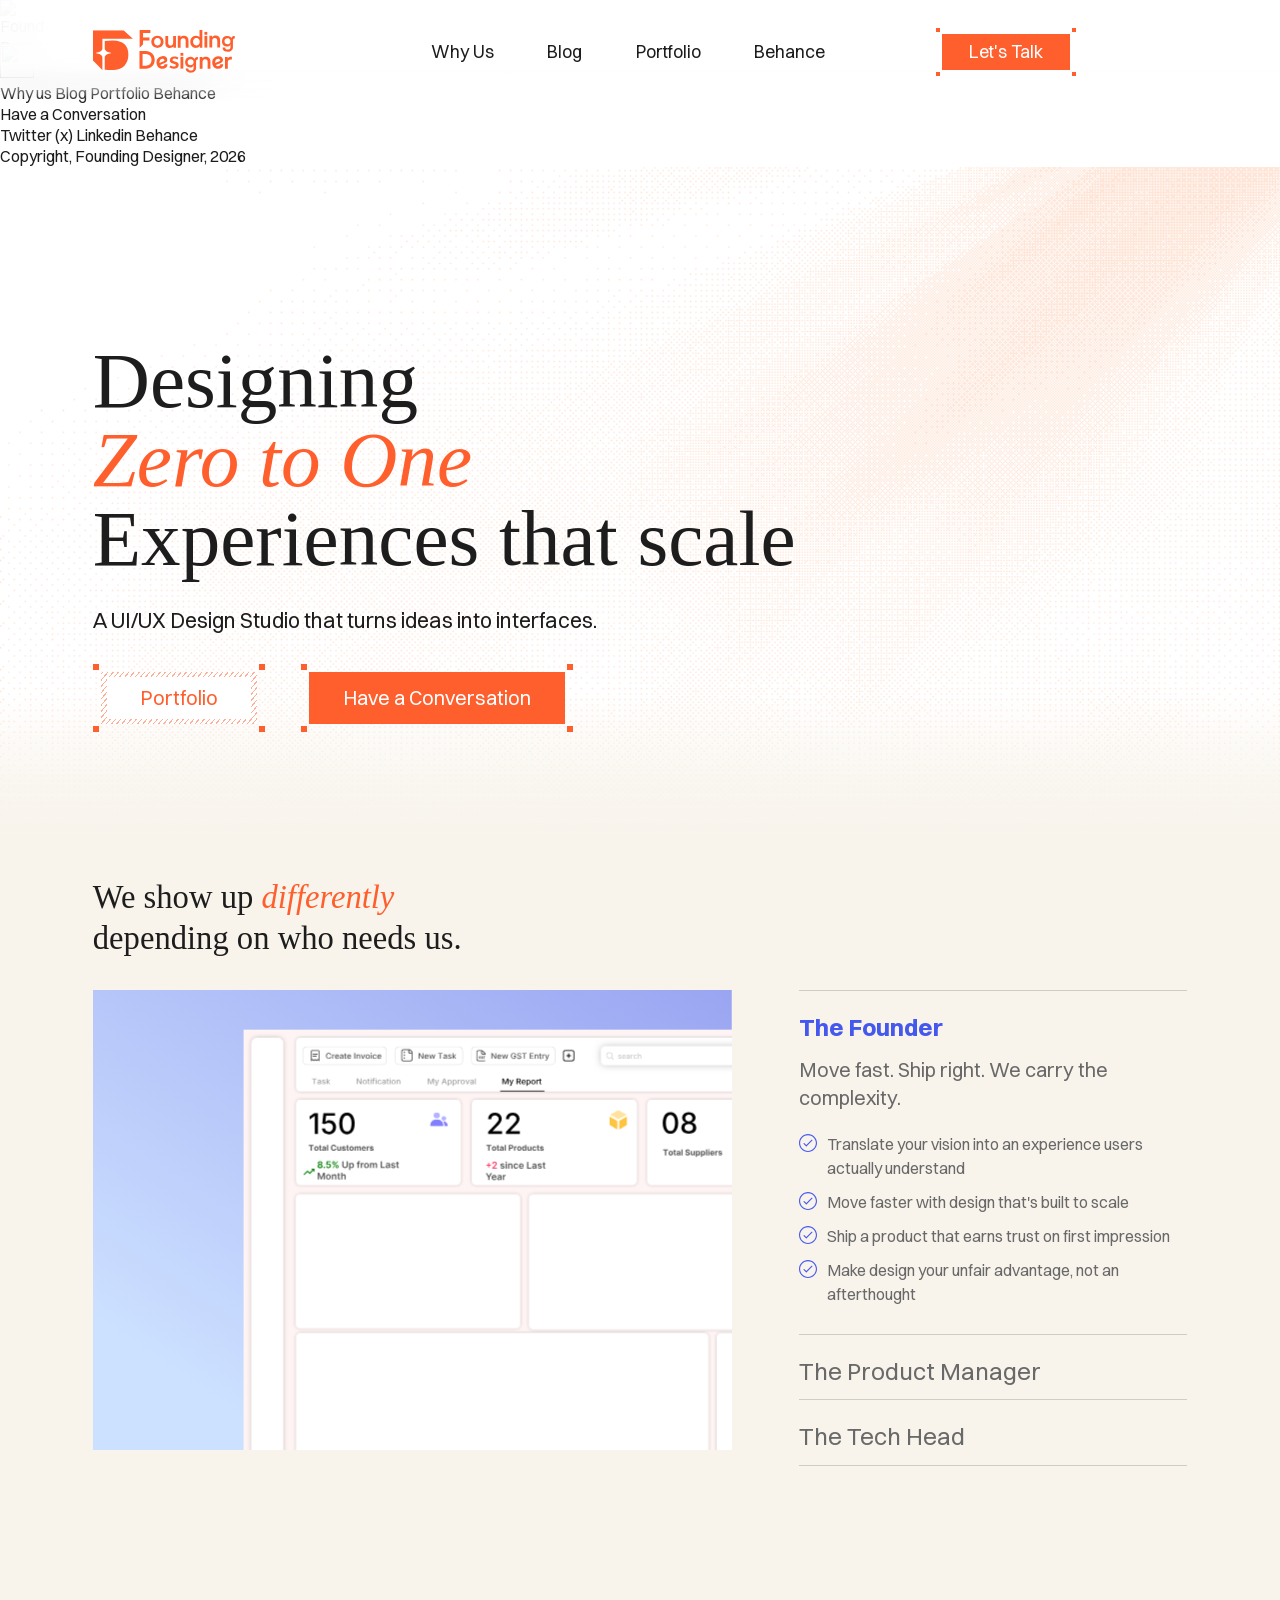
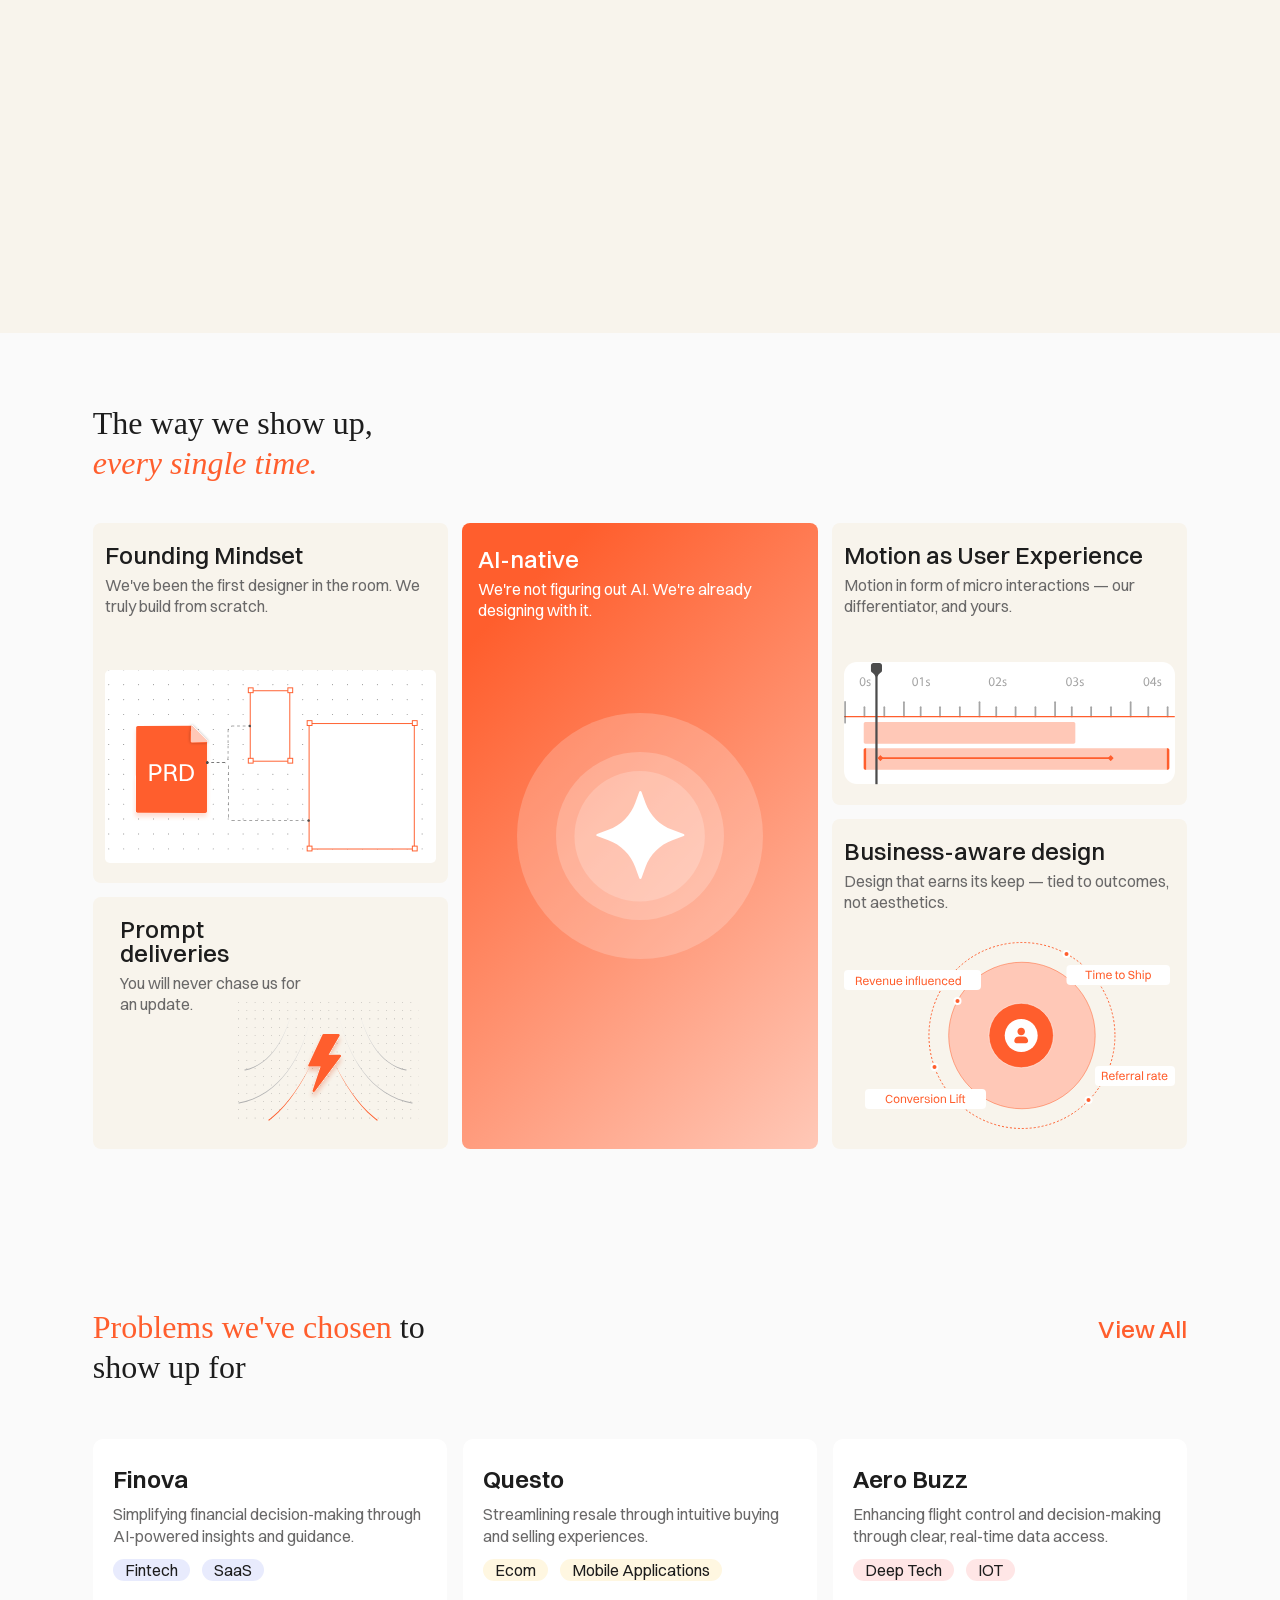
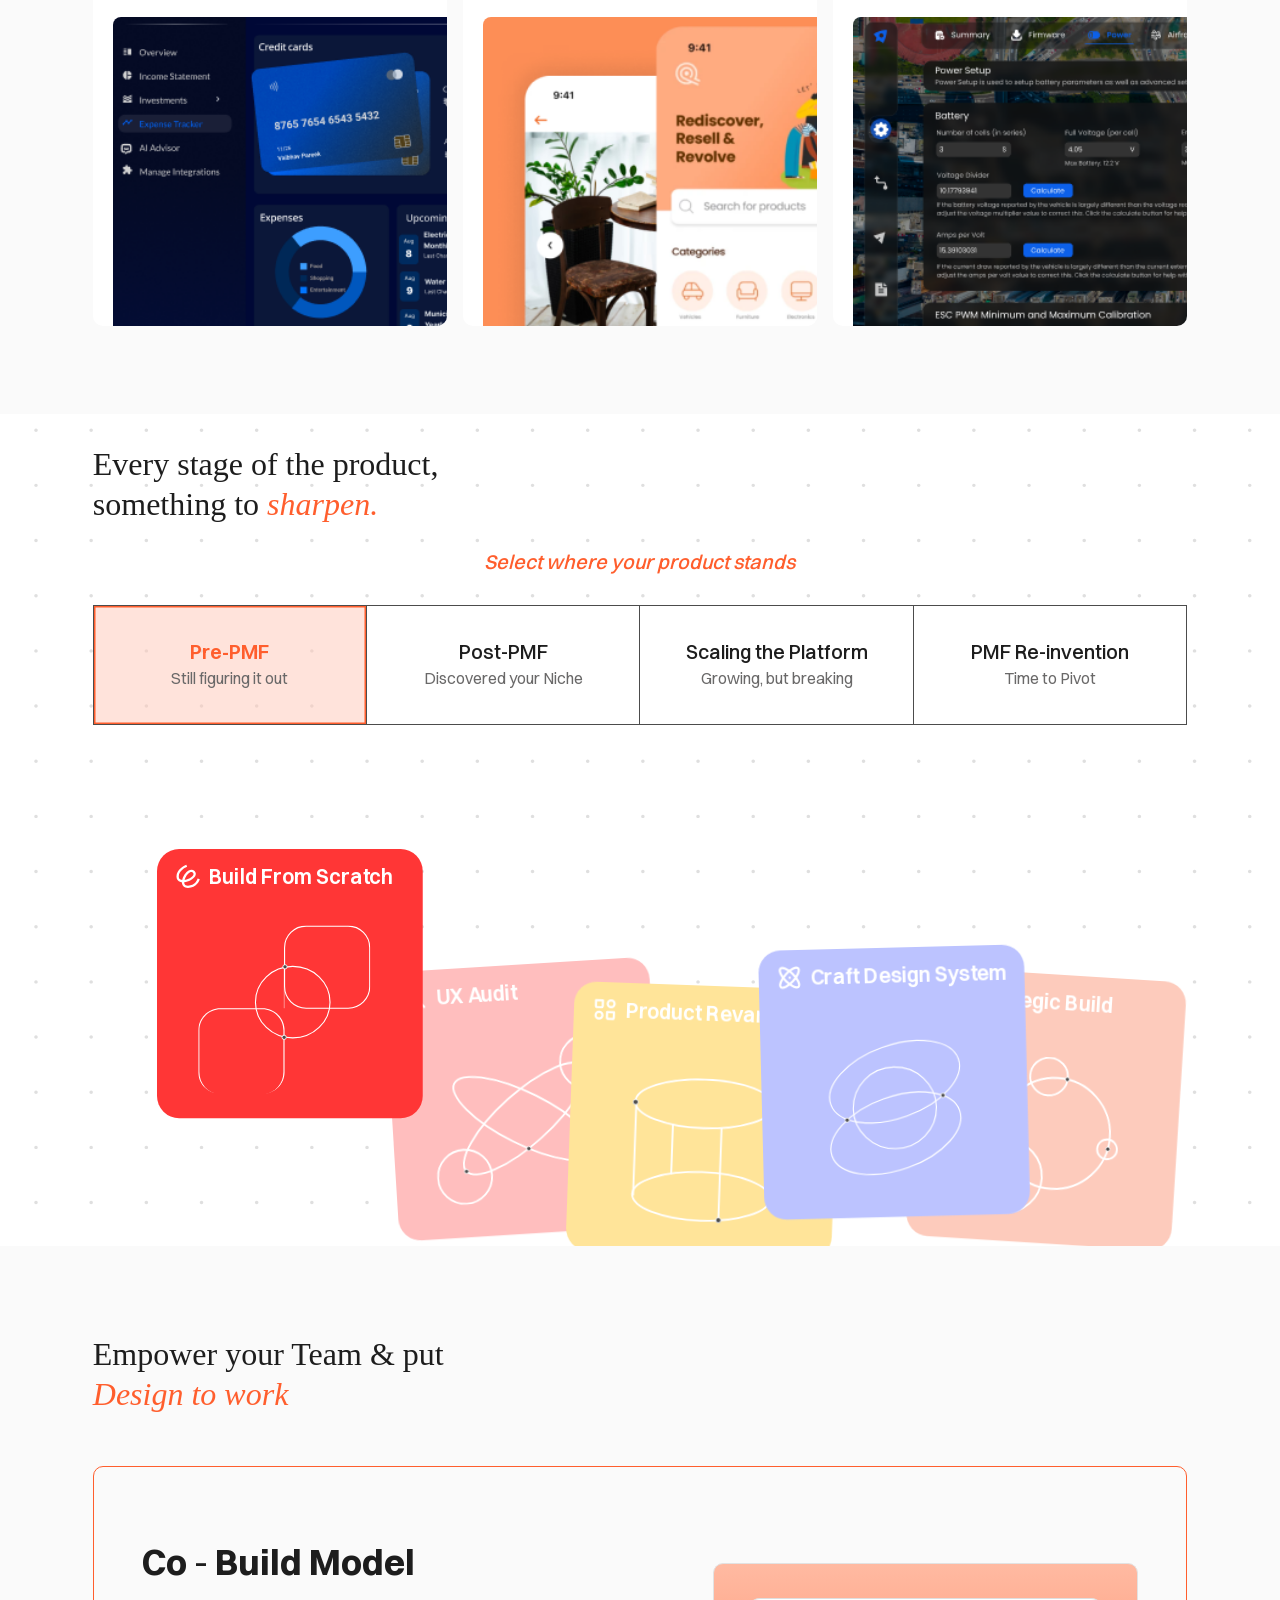
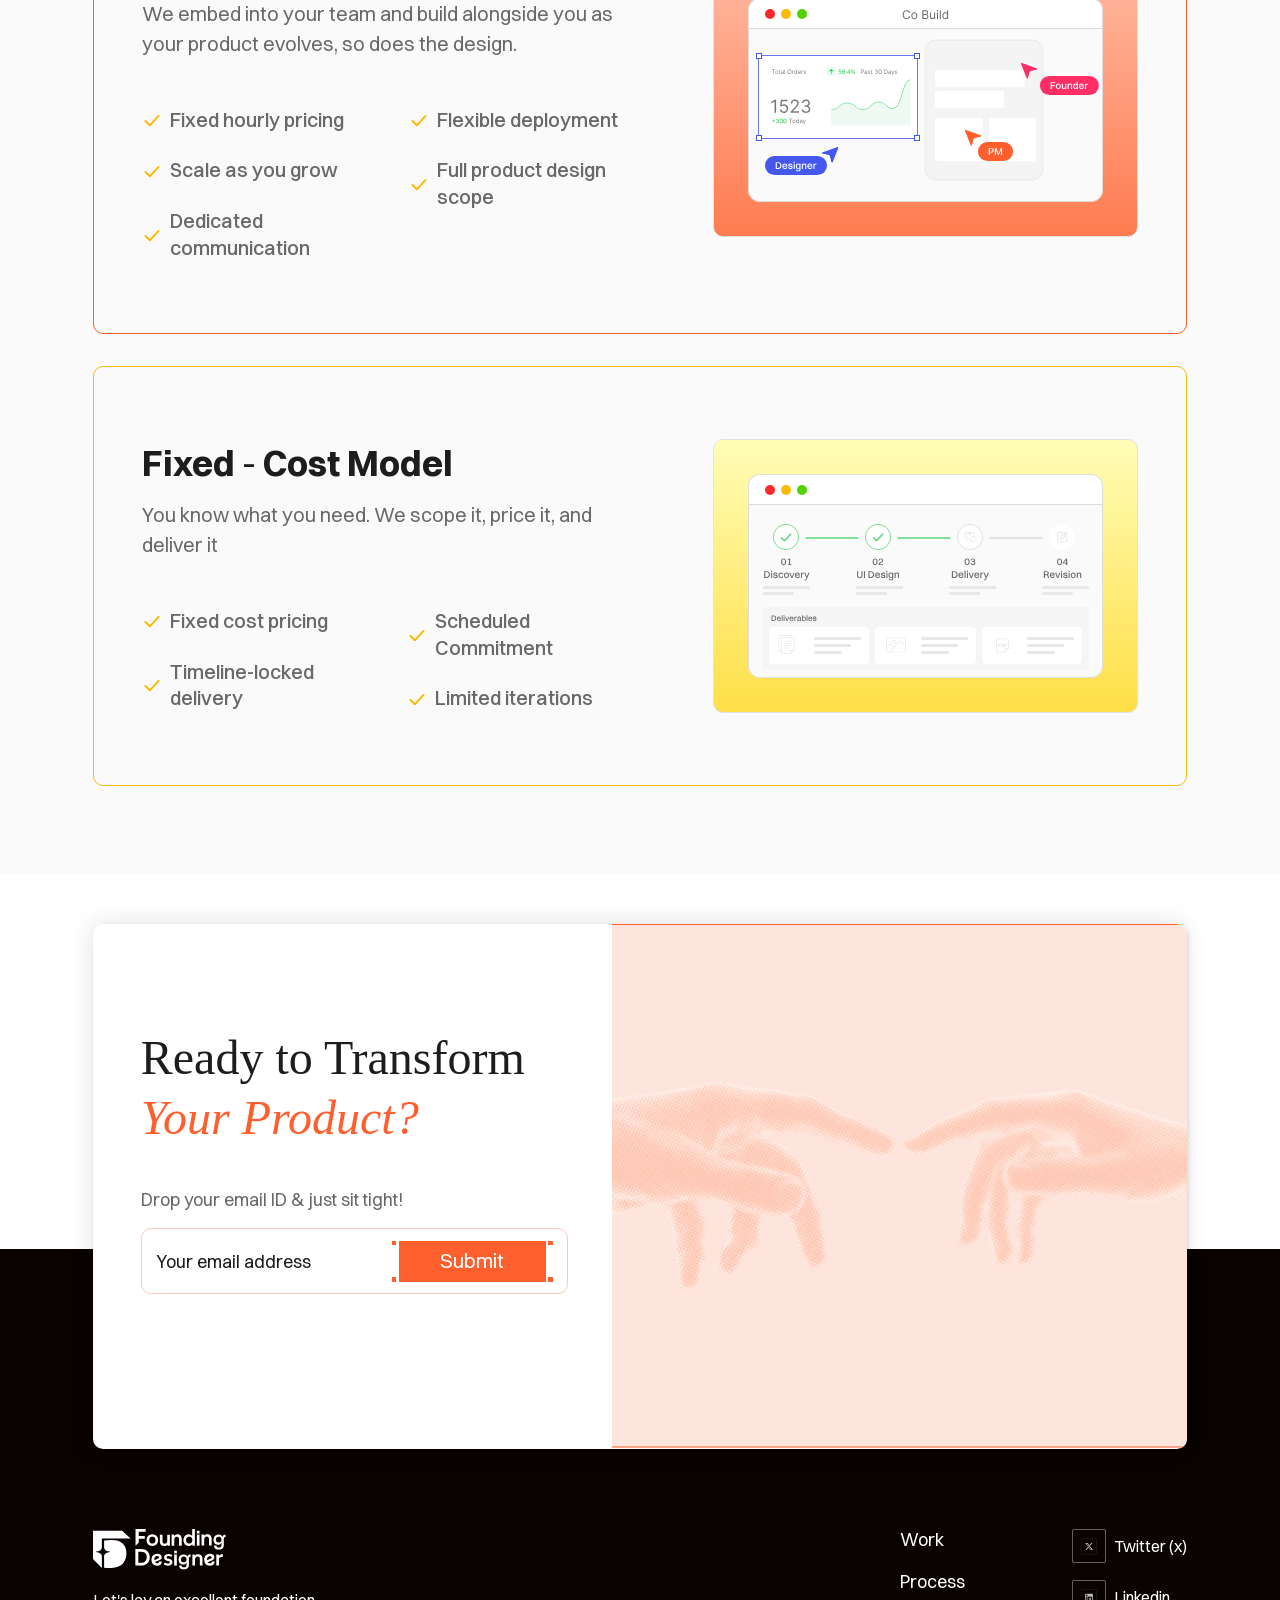
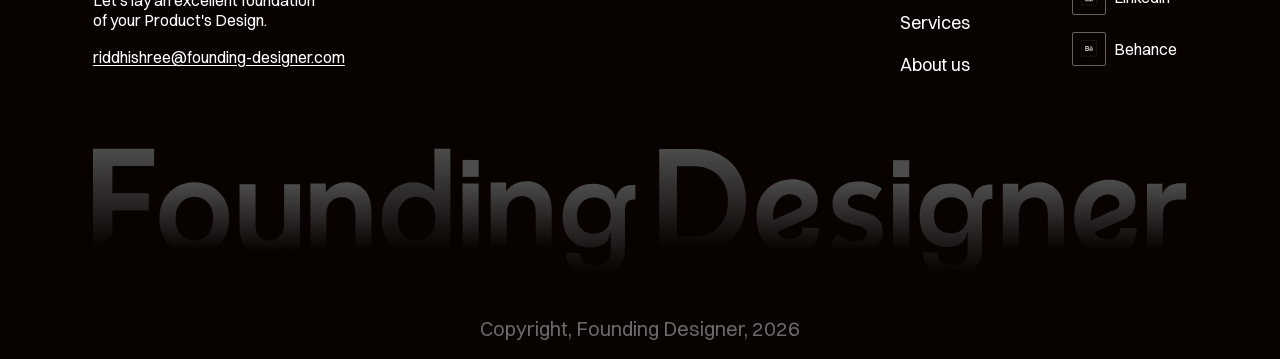
==== v5.html @ a165f42c "Restore Engagement HTML cards and update Transform CTA image" ====
<!DOCTYPE html>
<html lang="en">
<head>
  <meta charset="UTF-8">
  <meta name="viewport" content="width=device-width, initial-scale=1.0">
  <title>Founding Designer — v5</title>
  <meta name="description" content="A UI/UX Design Studio that turns ideas into interfaces. We design zero-to-one experiences that scale for startups and enterprises.">
  <link rel="stylesheet" href="style.css">
  <link rel="stylesheet" href="style-v2.css">
  <link rel="stylesheet" href="style-v5.css?v=launch-3">
</head>
<body>

  <div class="launch-loader" id="launch-loader" role="status" aria-label="Loading Founding Designer">
    <div class="launch-loader__animation" id="launch-loader-animation" aria-hidden="true"></div>
  </div>

  <!-- ============================================================
       Header
       ============================================================ -->
  <header class="header" id="header">
    <div class="header__inner">
      <a href="/" class="header__logo" aria-label="Founding Designer Home">
        <img src="Logo FD.svg" alt="Founding Designer" width="142" height="43">
      </a>

      <div class="header__right">
        <nav class="header__nav" aria-label="Main navigation">
          <a href="#why-us" class="header__nav-link" id="nav-why-us">Why Us</a>
          <a href="#blog" class="header__nav-link" id="nav-blog">Blog</a>
          <a href="#portfolio" class="header__nav-link" id="nav-portfolio">Portfolio</a>
          <a href="https://www.behance.net" class="header__nav-link" id="nav-behance" target="_blank" rel="noopener">Behance</a>
        </nav>

        <div class="cta cta--sm">
          <div class="cta__dots">
            <span class="cta__dot"></span>
            <span class="cta__dot"></span>
          </div>
          <a href="#contact" class="cta__btn" id="header-cta">Let's Talk</a>
          <div class="cta__dots">
            <span class="cta__dot"></span>
            <span class="cta__dot"></span>
          </div>
        </div>

        <button class="header__menu-toggle" type="button" aria-label="Open menu" aria-controls="mobile-menu" aria-expanded="false">
          <span aria-hidden="true"></span>
          <span aria-hidden="true"></span>
          <span aria-hidden="true"></span>
        </button>
      </div>
    </div>
  </header>

  <div class="mobile-menu" id="mobile-menu" aria-hidden="true">
    <div class="mobile-menu__panel" role="dialog" aria-modal="true" aria-label="Mobile menu">
      <div class="mobile-menu__content">
        <div class="mobile-menu__main">
          <div class="mobile-menu__top">
            <a href="/" class="mobile-menu__logo" aria-label="Founding Designer Home">
              <img src="fd logo for header menu.svg" alt="Founding Designer" width="44" height="44">
            </a>
            <button class="mobile-menu__close" type="button" aria-label="Close menu">
              <img src="close icon.svg" alt="" width="34" height="34">
            </button>
          </div>

          <nav class="mobile-menu__nav" aria-label="Mobile navigation">
            <a href="#why-us">Why us</a>
            <a href="#blog">Blog</a>
            <a href="#portfolio">Portfolio</a>
            <a href="https://www.behance.net" target="_blank" rel="noopener">Behance</a>
          </nav>
        </div>

        <div class="mobile-menu__bottom">
          <div class="mobile-menu__cta">
            <div class="mobile-menu__dots" aria-hidden="true">
              <span></span>
              <span></span>
            </div>
            <a href="#contact" class="mobile-menu__cta-link">Have a Conversation</a>
            <div class="mobile-menu__dots" aria-hidden="true">
              <span></span>
              <span></span>
            </div>
          </div>

          <div class="mobile-menu__socials" aria-label="Social links">
            <a href="#">Twitter (x)</a>
            <a href="#">Linkedin</a>
            <a href="https://www.behance.net" target="_blank" rel="noopener">Behance</a>
          </div>

          <p class="mobile-menu__copyright">Copyright, Founding Designer, 2026</p>
        </div>
      </div>
    </div>
  </div>

  <!-- ============================================================
       Hero Section
       ============================================================ -->
  <section class="hero" id="hero-section">
    <div class="hero__bg" id="hero-bg"></div>

    <div class="hero__content">
      <div class="hero__headline">
        <h1>
          <span class="hero__headline-line">Designing</span>
          <span class="hero__headline-line hero__headline-line--italic">Zero to One</span>
          <span class="hero__headline-line">Experiences <br class="hero__mobile-break">that scale</span>
        </h1>
      </div>

      <p class="hero__tagline">A  UI/UX Design Studio that turns ideas into interfaces.</p>

      <div class="hero__ctas">
        <div class="cta cta--portfolio">
          <div class="cta__dots">
            <span class="cta__dot"></span>
            <span class="cta__dot"></span>
          </div>
          <a href="#portfolio" class="cta__btn cta__btn--secondary" id="cta-portfolio">
            <span class="cta__btn--secondary-inner">Portfolio</span>
          </a>
          <div class="cta__dots">
            <span class="cta__dot"></span>
            <span class="cta__dot"></span>
          </div>
        </div>

        <div class="cta cta--conversation">
          <div class="cta__dots">
            <span class="cta__dot"></span>
            <span class="cta__dot"></span>
          </div>
          <a href="#contact" class="cta__btn cta__btn--primary" id="cta-conversation">Have a Conversation</a>
          <div class="cta__dots">
            <span class="cta__dot"></span>
            <span class="cta__dot"></span>
          </div>
        </div>
      </div>
    </div>

    <div class="hero__bottom-fade"></div>
  </section>

  <!-- ============================================================
       Roles Section
       ============================================================ -->
  <section class="roles" id="roles">
    <div class="roles__sticky">
      <div class="roles__inner">

        <h2 class="roles__heading">We show up <em class="roles__heading-accent">differently</em><br>depending on who needs us.</h2>

        <div class="roles-mobile" aria-label="Roles overview">
          <article class="roles-mobile__item roles-mobile__item--founder">
            <div class="roles-mobile__media" aria-hidden="true">
              <div class="roles-mobile__lottie" id="mobile-lottie-founder"></div>
            </div>
            <div class="roles-mobile__content">
              <h3 class="roles-mobile__title">The Founder</h3>
              <p class="roles-mobile__tagline">Move fast. Ship right. We carry the complexity</p>
              <ul class="roles-mobile__bullets">
                <li>Translate your vision into an experience users actually understand</li>
                <li>Move faster with design that's built to scale</li>
                <li>Ship a product that earns trust on first impression</li>
                <li>Make design your unfair advantage, not an afterthought</li>
              </ul>
            </div>
          </article>

          <article class="roles-mobile__item roles-mobile__item--pm">
            <div class="roles-mobile__media" aria-hidden="true">
              <div class="roles-mobile__lottie" id="mobile-lottie-pm"></div>
            </div>
            <div class="roles-mobile__content">
              <h3 class="roles-mobile__title">The Product manager</h3>
              <p class="roles-mobile__tagline">Clarity from chaos. Ship what matters</p>
              <ul class="roles-mobile__bullets">
                <li>Designer with skin in the product game</li>
                <li>Someone who asks why before asking what</li>
                <li>A collaborator who makes your products sharper</li>
                <li>Designer who de-risks your decisions before they hit engineering</li>
              </ul>
            </div>
          </article>

          <article class="roles-mobile__item roles-mobile__item--cto">
            <div class="roles-mobile__media" aria-hidden="true">
              <div class="roles-mobile__lottie" id="mobile-lottie-cto"></div>
            </div>
            <div class="roles-mobile__content">
              <h3 class="roles-mobile__title">The Tech Head</h3>
              <p class="roles-mobile__tagline">Fewer debates. Better architecture. Faster.</p>
              <ul class="roles-mobile__bullets">
                <li>Less design debt. More system thinking</li>
                <li>A design partner who talks in states, not just screens</li>
                <li>Design decisions that respect your constraints.</li>
                <li>Preserving the Tech bandwidth, and avoiding rework</li>
              </ul>
            </div>
          </article>
        </div>

        <div class="roles__layout">

          <!-- Left: Lottie Animation Panel -->
          <div class="roles__anim">
            <div class="roles__lottie roles__lottie--active" id="lottie-founder"></div>
            <div class="roles__lottie" id="lottie-pm"></div>
            <div class="roles__lottie" id="lottie-cto"></div>
          </div>

          <!-- Right: Accordion -->
          <div class="roles__accordion">

            <!-- The Founder -->
            <div class="roles__item roles__item--active" data-role="founder">
              <button class="roles__item-header" aria-expanded="true">
                <span class="roles__item-name">The Founder</span>
                <span class="roles__item-icon" aria-hidden="true"></span>
              </button>
              <div class="roles__item-body">
                <div class="roles__item-inner">
                  <p class="roles__tagline">Move fast. Ship right. We carry the complexity.</p>
                  <ul class="roles__bullets">
                    <li>Translate your vision into an experience users actually understand</li>
                    <li>Move faster with design that's built to scale</li>
                    <li>Ship a product that earns trust on first impression</li>
                    <li>Make design your unfair advantage, not an afterthought</li>
                  </ul>
                </div>
              </div>
            </div>

            <!-- The Product Manager -->
            <div class="roles__item" data-role="pm">
              <button class="roles__item-header" aria-expanded="false">
                <span class="roles__item-name">The Product Manager</span>
                <span class="roles__item-icon" aria-hidden="true"></span>
              </button>
              <div class="roles__item-body">
                <div class="roles__item-inner">
                  <p class="roles__tagline">Clarity from chaos. Ship what matters.</p>
                  <ul class="roles__bullets">
                    <li>Designer who de-risks your decisions before they hit engineering</li>
                    <li>A collaborator who makes your products sharper</li>
                    <li>Someone who asks why before asking what</li>
                    <li>Designer with skin in the product game</li>
                  </ul>
                </div>
              </div>
            </div>

            <!-- The Tech Head -->
            <div class="roles__item" data-role="cto">
              <button class="roles__item-header" aria-expanded="false">
                <span class="roles__item-name">The Tech Head</span>
                <span class="roles__item-icon" aria-hidden="true"></span>
              </button>
              <div class="roles__item-body">
                <div class="roles__item-inner">
                  <p class="roles__tagline">Fewer debates. Better architecture. Faster.</p>
                  <ul class="roles__bullets">
                    <li>Preserving the Tech bandwidth, and avoiding rework</li>
                    <li>Design decisions that respect your constraints</li>
                    <li>A design partner who talks in states, not just screens</li>
                    <li>Less design debt. More system thinking</li>
                  </ul>
                </div>
              </div>
            </div>

          </div><!-- /roles__accordion -->
        </div><!-- /roles__layout -->
      </div><!-- /roles__inner -->
    </div><!-- /roles__sticky -->
  </section>

  <!-- ============================================================
       Values Section (Section 3)
       ============================================================ -->
  <section class="values" id="values">
    <div class="values__inner">

      <h2 class="values__heading">
        <span class="values__heading-line">The way we show up,</span>
        <em class="values__heading-accent">every single time.</em>
      </h2>

      <div class="values__grid">

        <!-- Column 1: two beige cards stacked -->
        <div class="values__col">

          <div class="values__card values__card--founding">
            <div class="values__card-body">
              <h3 class="values__card-title">Founding Mindset</h3>
              <p class="values__card-desc">We've been the first designer in the room. We truly build from scratch.</p>
            </div>
            <div class="values__icon-wrap">
              <img src="Founding Mindset.svg" class="values__icon" alt="">
            </div>
          </div>

          <div class="values__card values__card--prompt">
            <div class="values__card-body">
              <h3 class="values__card-title">Prompt deliveries</h3>
              <p class="values__card-desc">You will never chase us for an update.</p>
            </div>
            <div class="values__icon-wrap">
              <img src="Prompt Delivery.svg" class="values__icon" alt="">
            </div>
          </div>

        </div>

        <!-- Column 2: tall orange gradient card -->
        <div class="values__col">

          <div class="values__card values__card--orange">
            <div class="values__card-body">
              <h3 class="values__card-title">AI-native</h3>
              <p class="values__card-desc">We're not figuring out AI. We're already designing with it.</p>
            </div>
            <div class="values__card-badge">
              <img src="Ai native.svg" alt="">
            </div>
          </div>

        </div>

        <!-- Column 3: two beige cards stacked -->
        <div class="values__col">

          <div class="values__card values__card--motion">
            <div class="values__card-body">
              <h3 class="values__card-title">Motion as User Experience</h3>
              <p class="values__card-desc">Motion in form of micro interactions — our differentiator, and yours.</p>
            </div>
            <div class="values__icon-wrap">
              <img src="Motion as UX.svg" class="values__icon" alt="">
            </div>
          </div>

          <div class="values__card values__card--business">
            <div class="values__card-body">
              <h3 class="values__card-title">Business-aware design</h3>
              <p class="values__card-desc">Design that earns its keep — tied to outcomes, not aesthetics.</p>
            </div>
            <div class="values__icon-wrap">
              <img src="Business Aware Design.svg" class="values__icon" alt="">
            </div>
          </div>

        </div>

      </div><!-- /values__grid -->
    </div><!-- /values__inner -->
  </section>

  <!-- ============================================================
       Portfolio Section (Section 4)
       ============================================================ -->
  <section class="portfolio" id="portfolio">
    <div class="portfolio__inner">

      <!-- Header row -->
      <div class="portfolio__header">
        <h2 class="portfolio__heading"><span class="portfolio__heading-primary">Problems we've chosen</span> to<br> show up for</h2>
        <a href="#" class="portfolio__view-all">View All</a>
      </div>

      <!-- Card grid -->
      <div class="portfolio__grid">

        <!-- Finova -->
        <div class="portfolio__card">
          <div class="portfolio__card-body">
            <h3 class="portfolio__card-title">Finova</h3>
            <p class="portfolio__card-desc">Simplifying financial decision-making through AI-powered insights and guidance.</p>
            <div class="portfolio__card-tags">
              <span class="portfolio__tag">Fintech</span>
              <span class="portfolio__tag">SaaS</span>
            </div>
          </div>
          <div class="portfolio__card-image">
            <picture>
              <source media="(max-width: 767px)" srcset="Finnova artifact for phone.svg">
              <img src="Finova.png" alt="Finova">
            </picture>
          </div>
        </div>

        <!-- Questo -->
        <div class="portfolio__card portfolio__card--questo">
          <div class="portfolio__card-body">
            <h3 class="portfolio__card-title">Questo</h3>
            <p class="portfolio__card-desc">Streamlining resale through intuitive buying and selling experiences.</p>
            <div class="portfolio__card-tags">
              <span class="portfolio__tag">Ecom</span>
              <span class="portfolio__tag">Mobile Applications</span>
            </div>
          </div>
          <div class="portfolio__card-image">
            <picture>
              <source media="(max-width: 767px)" srcset="Questo artifact for phone.svg">
              <img src="Questo.png" alt="Questo">
            </picture>
          </div>
        </div>

        <!-- Aero Buzz -->
        <div class="portfolio__card portfolio__card--aerobuzz">
          <div class="portfolio__card-body">
            <h3 class="portfolio__card-title">Aero Buzz</h3>
            <p class="portfolio__card-desc">Enhancing flight control and decision-making through clear, real-time data access.</p>
            <div class="portfolio__card-tags">
              <span class="portfolio__tag">Deep Tech</span>
              <span class="portfolio__tag">IOT</span>
            </div>
          </div>
          <div class="portfolio__card-image">
            <picture>
              <source media="(max-width: 767px)" srcset="Aero Buzz artifact for phone.svg">
              <img src="Aero Buzz.png" alt="Aero Buzz">
            </picture>
          </div>
        </div>

      </div><!-- /portfolio__grid -->

      <div class="portfolio__mobile-cta">
        <div class="cta">
          <div class="cta__dots">
            <span class="cta__dot"></span>
            <span class="cta__dot"></span>
          </div>
          <a href="#" class="cta__btn cta__btn--primary">View More</a>
          <div class="cta__dots">
            <span class="cta__dot"></span>
            <span class="cta__dot"></span>
          </div>
        </div>
      </div>
    </div><!-- /portfolio__inner -->
  </section>

  <!-- ============================================================
       Services Section (Section 5)
       ============================================================ -->
  <section class="services" id="services">

    <!-- Decorative background illustration -->
    <img src="Group 1171279294.svg" class="services__bg-deco" aria-hidden="true" alt="">

    <!-- ── Service cards (absolutely positioned) ── -->

    <!-- Build from scratch | Pre-PMF: active #FF3636 -->
    <div class="svc-card svc-card--build" style="left:79.74px;top:480px;transform:rotate(-8.34deg);">
      <svg class="svc-card__artifact" width="200" height="196" viewBox="0 0 200 196" fill="none" xmlns="http://www.w3.org/2000/svg">
        <rect x="100.338" y="0.64563" width="99.0163" height="95.4771" rx="25.1005" stroke="white" stroke-width="1.29126"/>
        <path d="M109.837 47.4834C133.807 47.4834 153.192 66.1223 153.192 89.0586C153.192 111.995 133.807 130.634 109.837 130.634C85.8681 130.634 66.483 111.995 66.4829 89.0586C66.4829 66.1222 85.8681 47.4834 109.837 47.4834Z" stroke="white" stroke-width="1.29126"/>
        <mask id="v2-bfs-mask" fill="white">
          <path d="M0 121.897C0 107.677 11.5269 96.1504 25.7461 96.1504H74.5615C88.7807 96.1504 100.308 107.677 100.308 121.897V170.254C100.308 184.474 88.7807 196.001 74.5615 196.001H25.7461C11.5269 196.001 0 184.474 0 170.254V121.897Z"/>
        </mask>
        <path d="M-1.29126 121.897C-1.29126 106.964 10.8138 94.8591 25.7461 94.8591H74.5615C89.4938 94.8591 101.599 106.964 101.599 121.897H99.0163C99.0163 108.39 88.0675 97.4417 74.5615 97.4417H25.7461C12.2401 97.4417 1.29126 108.39 1.29126 121.897H-1.29126ZM100.308 196.001H0H100.308M25.7461 196.001C10.8138 196.001 -1.29126 183.895 -1.29126 168.963V121.897C-1.29126 106.964 10.8138 94.8591 25.7461 94.8591V97.4417C12.2401 97.4417 1.29126 108.39 1.29126 121.897V170.254C1.29126 184.474 12.2401 196.001 25.7461 196.001V196.001ZM74.5615 94.8591C89.4938 94.8591 101.599 106.964 101.599 121.897V168.963C101.599 183.895 89.4938 196.001 74.5615 196.001V196.001C88.0675 196.001 99.0163 184.474 99.0163 170.254V121.897C99.0163 108.39 88.0675 97.4417 74.5615 97.4417V94.8591Z" fill="white" mask="url(#v2-bfs-mask)"/>
        <line x1="99.9518" y1="47.4609" x2="99.9518" y2="96.1533" stroke="white" stroke-width="0.518875"/>
        <rect x="98.3438" y="45.5" width="5" height="5" rx="2.5" fill="#4C4C4C" stroke="white"/>
        <rect x="97.3438" y="127.5" width="5" height="5" rx="2.5" fill="#4C4C4C" stroke="white"/>
      </svg>
      <div class="svc-card__label">
        <svg class="svc-card__icon" width="32" height="32" viewBox="0 0 32 32" fill="none" xmlns="http://www.w3.org/2000/svg">
          <path d="M26.7954 19.5262C26.7019 19.8189 24.2696 26.6031 16.0371 26.6031C13.6583 26.6031 12.2951 25.7783 11.8273 24.0889C11.7048 23.6066 11.6508 23.1096 11.667 22.6124C16.6385 22.0803 22.3986 19.1937 24.4032 15.7218C25.6327 13.5934 25.3655 11.3985 23.6548 9.69586C21.8105 7.86014 19.2847 7.64731 16.7454 9.11056C13.5112 10.9729 10.2904 15.6154 9.2881 20.0184C8.88717 19.9785 8.4996 19.912 8.1254 19.8189C6.21429 19.3134 5.31887 18.0896 5.31887 15.9612C5.31887 8.96423 13.7785 5.2529 13.8721 5.21299L15.1016 4.6809L14.0458 2.24658L12.8163 2.76537C12.402 2.9383 2.646 7.19503 2.646 15.9612C2.646 19.2735 4.34327 21.5615 7.43045 22.3862C7.91157 22.5193 8.43278 22.5991 8.96735 22.6523C8.96735 23.3972 9.04754 24.1022 9.23464 24.7806C9.68903 26.4567 11.1725 29.2768 16.0238 29.2768C26.2208 29.2768 29.2946 20.4707 29.3213 20.3909L29.7356 19.1272L27.2097 18.2891L26.7821 19.5395L26.7954 19.5262ZM18.0819 11.4119C18.857 10.9596 19.4985 10.7999 20.0197 10.7999C20.9819 10.7999 21.5299 11.3453 21.7571 11.5715C22.6124 12.4228 22.7059 13.2875 22.0778 14.3783C20.6746 16.7993 16.1708 19.2735 12.0946 19.8987C13.0569 16.5731 15.4624 12.9017 18.0819 11.3985V11.4119Z" fill="white"/>
        </svg>
        <span class="svc-card__name">Build From Scratch</span>
      </div>
    </div>

    <div class="svc-card svc-card--ux disabled" style="left:326.2px;top:641px;transform:rotate(-5.15deg);">
      <img src="UX Audit.svg" class="svc-card__artifact" alt="">
      <div class="svc-card__label">
        <img src="UX Audit icon.svg" class="svc-card__icon" alt="">
        <span class="svc-card__name">UX Audit</span>
      </div>
    </div>

    <div class="svc-card svc-card--design-system disabled" style="left:796px;top:618px;transform:rotate(4.37deg);">
      <img src="Craft Design system.svg" class="svc-card__artifact" alt="">
      <div class="svc-card__label">
        <img src="Craft Design system icon.svg" class="svc-card__icon" alt="">
        <span class="svc-card__name">Craft Design System</span>
      </div>
    </div>

    <div class="svc-card svc-card--revamp disabled" style="left:587.83px;top:648.92px;transform:rotate(3.86deg);">
      <img src="Product Revamp.svg" class="svc-card__artifact" alt="">
      <div class="svc-card__label">
        <img src="Product Revamp icon.svg" class="svc-card__icon" alt="">
        <span class="svc-card__name">Product Revamp</span>
      </div>
    </div>

    <div class="svc-card svc-card--strategic disabled" style="left:946.48px;top:663px;transform:rotate(7.26deg);">
      <img src="Strategic Build.svg" class="svc-card__artifact" alt="">
      <div class="svc-card__label">
        <img src="Strategic rebuild icon.svg" class="svc-card__icon" alt="">
        <span class="svc-card__name">Strategic Build</span>
      </div>
    </div>

    <!-- Central content -->
    <div class="services__inner">
      <h2 class="services__heading">Every stage of the product,<br>something to <em>sharpen.</em></h2>
      <div class="services__selector-wrap">
        <p class="services__label">Select where your product stands</p>
        <div class="services__stages" role="tablist" aria-label="Product stages">
          <button class="services__stage services__stage--active" data-stage="pre-pmf" role="tab" aria-selected="true">
            <span class="services__stage-name">Pre-PMF</span>
            <span class="services__stage-sub">Still figuring it out</span>
          </button>
          <button class="services__stage" data-stage="post-pmf" role="tab" aria-selected="false">
            <span class="services__stage-name">Post-PMF</span>
            <span class="services__stage-sub">Discovered your Niche</span>
          </button>
          <button class="services__stage" data-stage="scaling" role="tab" aria-selected="false">
            <span class="services__stage-name">Scaling the Platform</span>
            <span class="services__stage-sub">Growing, but breaking</span>
          </button>
          <button class="services__stage" data-stage="pmf-reinvention" role="tab" aria-selected="false">
            <span class="services__stage-name">PMF Re-invention</span>
            <span class="services__stage-sub">Time to Pivot</span>
          </button>
        </div>
      </div>
    </div>

  </section>

  <!-- ============================================================
       Engagement Models Section (Section 6)
       ============================================================ -->
  <section class="engagement" id="engagement">
    <div class="engagement__inner">

      <h2 class="engagement__heading">Empower your Team &amp; put <em class="engagement__heading-accent">Design to work</em></h2>

      <div class="engagement__cards">

        <!-- Co-Build Model -->
        <div class="engagement__card engagement__card--cobuild">
          <div class="engagement__card-content">
            <div class="engagement__card-label">
              <h3 class="engagement__card-name"><strong>Co</strong> - <strong>Build Model</strong></h3>
              <p class="engagement__card-desc">We embed into your team and build alongside you as your product evolves, so does the design.</p>
            </div>
            <div class="engagement__bullets">
              <ul class="engagement__bullet-col">
                <li class="engagement__bullet">
                  <img src="charm_tick.svg" class="engagement__tick" alt="">
                  <span>Fixed hourly pricing</span>
                </li>
                <li class="engagement__bullet">
                  <img src="charm_tick.svg" class="engagement__tick" alt="">
                  <span>Scale as you grow</span>
                </li>
                <li class="engagement__bullet">
                  <img src="charm_tick.svg" class="engagement__tick" alt="">
                  <span>Dedicated communication</span>
                </li>
              </ul>
              <ul class="engagement__bullet-col">
                <li class="engagement__bullet">
                  <img src="charm_tick.svg" class="engagement__tick" alt="">
                  <span>Flexible deployment</span>
                </li>
                <li class="engagement__bullet">
                  <img src="charm_tick.svg" class="engagement__tick" alt="">
                  <span>Full product design scope</span>
                </li>
              </ul>
            </div>
          </div>
          <div class="engagement__card-panel engagement__card-panel--cobuild">
            <picture>
              <source media="(max-width: 767px)" srcset="Co build mobile artifact.svg">
              <img src="Co Build Model New.svg" class="engagement__card-illus" alt="">
            </picture>
          </div>
        </div>

        <!-- Fixed-cost Model -->
        <div class="engagement__card engagement__card--fixed">
          <div class="engagement__card-content">
            <div class="engagement__card-label">
              <h3 class="engagement__card-name"><strong>Fixed</strong> - <strong>Cost Model</strong></h3>
              <p class="engagement__card-desc">You know what you need. We scope it, price it, and deliver it</p>
            </div>
            <div class="engagement__bullets">
              <ul class="engagement__bullet-col">
                <li class="engagement__bullet">
                  <img src="charm_tick.svg" class="engagement__tick" alt="">
                  <span>Fixed cost pricing</span>
                </li>
                <li class="engagement__bullet">
                  <img src="charm_tick.svg" class="engagement__tick" alt="">
                  <span>Timeline-locked delivery</span>
                </li>
              </ul>
              <ul class="engagement__bullet-col">
                <li class="engagement__bullet">
                  <img src="charm_tick.svg" class="engagement__tick" alt="">
                  <span>Scheduled Commitment</span>
                </li>
                <li class="engagement__bullet">
                  <img src="charm_tick.svg" class="engagement__tick" alt="">
                  <span>Limited iterations</span>
                </li>
              </ul>
            </div>
          </div>
          <div class="engagement__card-panel engagement__card-panel--fixed">
            <picture>
              <source media="(max-width: 767px)" srcset="Fixed Cost Model Mobile artifact.svg">
              <img src="Fixed Cost Model New.svg" class="engagement__card-illus" alt="">
            </picture>
          </div>
        </div>

      </div><!-- /engagement__cards -->
    </div><!-- /engagement__inner -->
  </section>

  <!-- ============================================================
       Transform CTA Section (Section 7)
       ============================================================ -->
  <section class="transform-cta" id="contact">
    <div class="transform-cta__card">
      <div class="transform-cta__content">
        <h2 class="transform-cta__heading">
          <span>Ready to Transform</span>
          <em>Your Product?</em>
        </h2>

        <form class="transform-cta__form" action="#" method="post">
          <label class="transform-cta__label" for="transform-email">Drop your email ID &amp; just sit tight!</label>
          <div class="transform-cta__field">
            <input id="transform-email" class="transform-cta__input" type="email" name="email" placeholder="Your email address" autocomplete="email">
            <button class="transform-cta__submit" type="submit">
              <span class="transform-cta__submit-dots" aria-hidden="true">
                <span></span>
                <span></span>
              </span>
              <span class="transform-cta__submit-label">Submit</span>
              <span class="transform-cta__submit-dots" aria-hidden="true">
                <span></span>
                <span></span>
              </span>
            </button>
          </div>
        </form>
      </div>

      <div class="transform-cta__visual" aria-hidden="true">
        <img src="tRANSFORM CARD ASSET.svg" class="transform-cta__image" alt="">
      </div>
    </div>
  </section>

  <!-- ============================================================
       Footer
       ============================================================ -->
  <footer class="site-footer">
    <div class="site-footer__inner">
      <div class="site-footer__top">
        <div class="site-footer__brand">
          <img src="Foundinf Designer Footer logo.svg" class="site-footer__logo" alt="Founding Designer">
          <p class="site-footer__tagline">Let's lay an excellent foundation<br>of your Product's Design.</p>
          <a class="site-footer__email" href="mailto:riddhishree@founding-designer.com">riddhishree@founding-designer.com</a>
        </div>

        <div class="site-footer__links">
          <nav class="site-footer__nav" aria-label="Footer navigation">
            <a href="#portfolio">Work</a>
            <a href="#roles">Process</a>
            <a href="#services">Services</a>
            <a href="#why-us">About us</a>
          </nav>

          <div class="site-footer__socials" aria-label="Social links">
            <a class="site-footer__social" href="#" aria-label="Twitter X">
              <span class="site-footer__social-icon"><img src="Twitter profile.svg" alt=""></span>
              <span>Twitter (x)</span>
            </a>
            <a class="site-footer__social" href="#" aria-label="LinkedIn">
              <span class="site-footer__social-icon"><img src="Linkedin icon.svg" alt=""></span>
              <span>Linkedin</span>
            </a>
            <a class="site-footer__social" href="#" aria-label="Behance">
              <span class="site-footer__social-icon"><img src="BEhgance icon.svg" alt=""></span>
              <span>Behance</span>
            </a>
          </div>
        </div>
      </div>

      <img src="Footer word mark.svg" class="site-footer__wordmark" alt="Founding Designer">
      <p class="site-footer__copyright">Copyright, Founding Designer, 2026</p>
    </div>
  </footer>

  <script src="lottie.min.js"></script>
  <script src="script.js?v=launch-3"></script>
</body>
</html>
---- style.css ----
/* ============================================================
   Fonts
   ============================================================ */
@font-face {
  font-family: 'Switzer';
  src: url('Switzer_Complete/Fonts/WEB/fonts/Switzer-Variable.woff2') format('woff2');
  font-weight: 100 900;
  font-style: normal;
  font-display: swap;
}

@font-face {
  font-family: 'Merriweather';
  src: url('Merriweather/Merriweather-VariableFont_opsz,wdth,wght.ttf') format('truetype');
  font-weight: 100 900;
  font-style: normal;
  font-display: swap;
}

@font-face {
  font-family: 'Merriweather';
  src: url('Merriweather/Merriweather-Italic-VariableFont_opsz,wdth,wght.ttf') format('truetype');
  font-weight: 100 900;
  font-style: italic;
  font-display: swap;
}

/* ============================================================
   Tokens
   ============================================================ */
:root {
  --orange:        #FF5E2D;
  --orange-dark:   #FF3B00;
  --dark:          #1D1D1D;
  --grey:          #6A6969;
  --beige:         #F8F4EC;
  --white:         #FFFFFF;
  --accent-blue:   #4558ED;
  --accent-yellow: #FABA0A;
  --accent-red:    #FF3636;

  --font-sans: 'Switzer', sans-serif;
  --font-serif: 'Merriweather', serif;
}

/* ============================================================
   Reset
   ============================================================ */
*, *::before, *::after {
  margin: 0;
  padding: 0;
  box-sizing: border-box;
}

html { scroll-behavior: smooth; }

body {
  font-family: var(--font-sans);
  color: var(--dark);
  background: var(--white);
  -webkit-font-smoothing: antialiased;
  overflow-x: hidden;
}

a {
  text-decoration: none;
  color: inherit;
}

img {
  display: block;
  max-width: 100%;
}

button {
  cursor: pointer;
  border: none;
  background: none;
  font-family: inherit;
}

/* ============================================================
   Header
   ============================================================ */
.header {
  position: fixed;
  top: 0;
  left: 0;
  width: 100%;
  height: 103px;
  z-index: 100;
  display: flex;
  align-items: center;
  justify-content: center;
}

/* Progressive blur background — solid through content, fades only at bottom edge */
.header::before {
  content: '';
  position: absolute;
  inset: 0;
  z-index: -1;
  background: linear-gradient(
    to bottom,
    rgba(255, 255, 255, 0.95) 0%,
    rgba(255, 255, 255, 0.9) 60%,
    rgba(255, 255, 255, 0.5) 85%,
    rgba(255, 255, 255, 0) 100%
  );
  -webkit-backdrop-filter: blur(25px);
  backdrop-filter: blur(25px);
  -webkit-mask-image: linear-gradient(
    to bottom,
    black 0%,
    black 70%,
    rgba(0,0,0,0.4) 90%,
    transparent 100%
  );
  mask-image: linear-gradient(
    to bottom,
    black 0%,
    black 70%,
    rgba(0,0,0,0.4) 90%,
    transparent 100%
  );
}

.header__inner {
  display: flex;
  align-items: center;
  justify-content: space-between;
  width: 100%;
  max-width: 1240px;
  padding: 0 0;
}

.header__logo {
  flex-shrink: 0;
}

.header__logo img {
  height: 43px;
  width: auto;
}

.header__right {
  display: flex;
  align-items: center;
  gap: 125px;
}

.header__nav {
  display: flex;
  align-items: center;
  gap: 60px;
}

.header__nav-link {
  font-family: var(--font-sans);
  font-size: 20px;
  font-weight: 400;
  line-height: 1;
  color: var(--dark);
  transition: color 0.2s ease;
}

.header__nav-link:hover {
  color: var(--orange);
}

/* ============================================================
   CTA Buttons
   ============================================================ */

/* Shared CTA wrapper — the corner-dot + button combo */
.cta {
  display: flex;
  align-items: center;
  gap: 2px;
}

.cta__dots {
  display: flex;
  flex-direction: column;
  align-items: flex-start;
  width: 6px;
  gap: 56px;
}

.cta__dot {
  width: 6px;
  height: 6px;
  border-radius: 0;
  background: var(--orange);
}

/* Small variant for header CTA */
.cta--sm .cta__dots {
  width: 4px;
  gap: 40px;
}

.cta--sm .cta__dot {
  width: 4px;
  height: 4px;
}

.cta__btn {
  display: flex;
  align-items: center;
  justify-content: center;
  font-family: var(--font-sans);
  font-weight: 400;
  line-height: 1;
  white-space: nowrap;
  transition: transform 0.2s ease, box-shadow 0.2s ease;
}

.cta__btn:hover {
  transform: translateY(-1px);
  box-shadow: 0 4px 16px rgba(255, 94, 45, 0.3);
}

/* Primary (filled orange) */
.cta__btn--primary {
  background: var(--orange);
  color: var(--white);
  height: 52px;
  padding: 8px 34px;
  font-size: 20px;
}

/* Secondary (white with orange text, hatched border background) */
.cta__btn--secondary {
  position: relative;
  background: var(--white);
  color: var(--orange);
  height: 52px;
  width: 156px;
  font-size: 20px;
  overflow: hidden;
}

.cta__btn--secondary-inner {
  position: relative;
  z-index: 2;
  display: flex;
  align-items: center;
  justify-content: center;
  background: var(--white);
  height: 42px;
  width: calc(100% - 12px);
  margin: 5px 6px;
  padding: 0 24px;
}

.cta__btn--secondary::before {
  content: '';
  position: absolute;
  inset: 0;
  z-index: 1;
  background-image: repeating-linear-gradient(
    -50deg,
    transparent,
    transparent 3px,
    var(--orange) 3px,
    var(--orange) 4px
  );
  opacity: 0.5;
}

/* Header small CTA */
.cta--sm .cta__btn {
  height: 36px;
  width: 128px;
  padding: 8px 12px;
  font-size: 18px;
  background: var(--orange);
  color: var(--white);
}

/* ============================================================
   Hero Section
   ============================================================ */
.hero {
  position: relative;
  width: 100%;
  height: 797px;
  overflow: hidden;
  display: flex;
  flex-direction: column;
  align-items: center;
}

/* Lottie background container */
.hero__bg {
  position: absolute;
  inset: 0;
  z-index: 0;
  pointer-events: none;
  overflow: hidden;
}

.hero__bg svg {
  width: 100%;
  height: 100%;
  display: block;
}

/* Bottom fade overlay */
.hero__bottom-fade {
  position: absolute;
  bottom: -46px;
  left: 0;
  width: 100%;
  height: 185px;
  background: linear-gradient(
    to top,
    var(--beige) 0%,
    var(--beige) 20%,
    rgba(248, 244, 236, 0.8) 50%,
    rgba(248, 244, 236, 0) 100%
  );
  z-index: 1;
  pointer-events: none;
}

/* Hero content */
.hero__content {
  position: relative;
  z-index: 2;
  display: flex;
  flex-direction: column;
  align-items: flex-start;
  gap: 32px;
  width: 1240px;
  max-width: 100%;
  margin-top: 215px;
}

/* Headline block */
.hero__headline {
  display: flex;
  flex-direction: column;
  gap: 0;
  width: 100%;
}

.hero__headline-line {
  display: block;
  font-family: var(--font-serif);
  font-weight: 300;
  font-size: 94.472px;
  line-height: 1;
  color: var(--dark);
  font-variation-settings: 'wdth' 100;
}

.hero__headline-line--italic {
  font-style: italic;
  color: var(--orange);
}

/* Tagline */
.hero__tagline {
  font-family: var(--font-sans);
  font-size: 24px;
  font-weight: 400;
  line-height: 1;
  color: var(--dark);
}

/* ============================================================
   Roles Section
   ============================================================ */

/* Outer section — tall enough for 3 scroll steps.
   Scrollable distance = 300vh - 100vh = 200vh (~67vh per persona transition) */
.roles {
  position: relative;
  height: 300vh;
  background: var(--beige);
}

/* Sticky pane — stays fixed in viewport while section scrolls beneath */
.roles__sticky {
  position: sticky;
  top: 70px;
  display: flex;
  justify-content: center;
}

/* Content container */
.roles__inner {
  width: 100%;
  max-width: 1240px;
  padding: 88px 0;
  display: flex;
  flex-direction: column;
  gap: 52px;
}

/* Section heading */
.roles__heading {
  font-family: var(--font-serif);
  font-weight: 300;
  font-size: 48px;
  line-height: 1.257;
  color: var(--dark);
  flex-shrink: 0;
}

.roles__heading-accent {
  font-style: italic;
  font-weight: 400;
  color: var(--orange);
}

/* Two-column layout */
.roles__layout {
  display: flex;
  gap: 44px;
  align-items: flex-start;
  flex-shrink: 0;
}

/* ---- Left: Lottie panel ---- */
.roles__anim {
  position: relative;
  width: 726px;
  height: 523px;
  flex-shrink: 0;
}

.roles__lottie {
  position: absolute;
  inset: 0;
  opacity: 0;
  transition: opacity 0.25s ease;
  pointer-events: none;
}

.roles__lottie--active {
  opacity: 1;
}

.roles__lottie svg {
  width: 100%;
  height: 100%;
  display: block;
}

/* ---- Right: Accordion ---- */
.roles__accordion {
  flex: 1;
  display: flex;
  flex-direction: column;
  min-width: 0;
}

/* Each accordion item */
.roles__item {
  border-top: 1px solid rgba(29, 29, 29, 0.18);
}

.roles__item:last-child {
  border-bottom: 1px solid rgba(29, 29, 29, 0.18);
}

/* Accordion header row */
.roles__item-header {
  width: 100%;
  display: flex;
  align-items: center;
  justify-content: space-between;
  padding: 24px 0;
  cursor: pointer;
  background: none;
  border: none;
  font-family: inherit;
  text-align: left;
}

/* Persona name */
.roles__item-name {
  font-family: var(--font-sans);
  font-size: 24px;
  font-weight: 400;
  color: var(--grey);
  transition: color 0.35s ease, font-weight 0.35s ease;
  line-height: 1;
}

.roles__item--active .roles__item-name {
  font-weight: 700;
  color: var(--dark);
}

/* +/− icon */
.roles__item-icon {
  width: 20px;
  height: 20px;
  flex-shrink: 0;
  position: relative;
}

.roles__item-icon::before,
.roles__item-icon::after {
  content: '';
  position: absolute;
  background: var(--grey);
  transition: transform 0.35s ease, opacity 0.35s ease, background 0.35s ease;
}

/* horizontal bar */
.roles__item-icon::before {
  width: 16px;
  height: 1.5px;
  top: 50%;
  left: 50%;
  transform: translate(-50%, -50%);
}

/* vertical bar — rotates away when active */
.roles__item-icon::after {
  width: 1.5px;
  height: 16px;
  top: 50%;
  left: 50%;
  transform: translate(-50%, -50%);
}

.roles__item--active .roles__item-icon::before {
  background: var(--dark);
}

.roles__item--active .roles__item-icon::after {
  background: var(--dark);
  transform: translate(-50%, -50%) rotate(90deg);
  opacity: 0;
}

/* Accordion body — grid-template-rows trick for smooth height animation */
.roles__item-body {
  display: grid;
  grid-template-rows: 0fr;
  overflow: hidden;
  transition: grid-template-rows 0.5s cubic-bezier(0.4, 0, 0.2, 1);
}

.roles__item--active .roles__item-body {
  grid-template-rows: 1fr;
}

.roles__item-inner {
  overflow: hidden;
  padding-bottom: 28px;
}

/* Tagline */
.roles__tagline {
  font-family: var(--font-sans);
  font-size: 20px;
  font-weight: 500;
  color: var(--dark);
  line-height: 1.4;
  margin-bottom: 20px;
}

/* Bullet list */
.roles__bullets {
  list-style: none;
  display: flex;
  flex-direction: column;
  gap: 10px;
}

.roles__bullets li {
  font-family: var(--font-sans);
  font-size: 16px;
  font-weight: 400;
  color: var(--grey);
  line-height: 1.5;
  padding-left: 28px;
  position: relative;
}

.roles__bullets li::before {
  content: '';
  position: absolute;
  left: 0;
  top: 2px;
  width: 18px;
  height: 18px;
  background-image: url('fi_2767140.svg');
  background-size: contain;
  background-repeat: no-repeat;
}

/* ============================================================
   Values Section (Section 3)
   ============================================================ */

.values {
  background: #FAFAFA;
}

.values__inner {
  max-width: 1240px;
  margin: 0 auto;
  padding: 88px 0;
}

.values__heading {
  font-family: var(--font-serif);
  font-weight: 400;
  font-size: 48px;
  line-height: 1.257;
  color: var(--dark);
  margin-bottom: 52px;
}

.values__heading-accent {
  font-style: italic;
  color: var(--orange);
}

/* 3-column grid — 402px each, 17px gap = 1240px */
.values__grid {
  display: grid;
  grid-template-columns: repeat(3, 1fr);
  gap: 17px;
}

/* Each column stacks cards vertically */
.values__col {
  display: flex;
  flex-direction: column;
  gap: 17px;
}

/* ---- Base card ---- */
.values__card {
  background: var(--beige);
  border-radius: 10px;
  padding: 24px 14px;
  display: flex;
  flex-direction: column;
  align-items: center;
}

.values__icon {
  display: block;
  max-width: 100%;
  max-height: 200px;
  height: auto;
  object-fit: contain;
}

.values__card-body {
  display: flex;
  flex-direction: column;
  gap: 8px;
  min-width: 0;
  word-break: break-word;
  max-width: 343px;
}

.values__card-title {
  font-family: var(--font-sans);
  font-weight: 500;
  font-size: 24px;
  line-height: 1;
  color: var(--dark);
}

.values__card-desc {
  font-family: var(--font-sans);
  font-weight: 400;
  font-size: 16px;
  line-height: 1.32;
  color: var(--grey);
}

.values__icon-wrap {
  display: flex;
  justify-content: flex-start;
  align-items: flex-end;
  margin-top: 28px;
  flex: 1;
  width: 343px;
}

/* ---- Column 1 card heights (360 + 17 gap + 249 = 626px) ---- */
.values__card--founding { flex: 0 0 360px; }

.values__card--prompt {
  flex: 1;
  position: relative;
  overflow: hidden;
  align-items: flex-start;
  padding: 24px 14px;
}

.values__card--prompt .values__card-body {
  max-width: 192px;
  margin-left: 15.5px;
}

.values__card--prompt .values__icon-wrap {
  position: absolute;
  bottom: 24px;
  right: 29.5px;
  width: auto;
  flex: none;
  margin-top: 0;
  align-items: flex-end;
  justify-content: flex-end;
}

/* ---- Column 2: tall orange gradient card ---- */
.values__card--orange {
  flex: 1;
  background: linear-gradient(
    135deg,
    #FF5E2D 13%,
    #FFC8B7 100%
  );
  padding: 28px 20px;
  position: relative;
  overflow: hidden;
  min-height: 626px;
}

.values__card--orange .values__card-title,
.values__card--orange .values__card-desc {
  color: var(--white);
}

/* Decorative circle with icon — bottom right */
.values__card-badge {
  position: absolute;
  top: 50%;
  left: 50%;
  transform: translate(-50%, -50%);
  width: 246px;
  height: 246px;
  background: rgba(255, 255, 255, 0.2);
  border-radius: 50%;
  display: flex;
  align-items: center;
  justify-content: center;
}

.values__card-badge img {
  width: 167.7px;
  height: 167.7px;
  object-fit: contain;
}

/* ---- Column 3 card heights (282 + 17 gap + 327 = 626px) ---- */
.values__card--motion   { flex: 0 0 282px; }
.values__card--business { flex: 1; }

/* ============================================================
   Portfolio Section (Section 4)
   ============================================================ */

.portfolio {
  background: #FAFAFA;
}

.portfolio__inner {
  max-width: 1240px;
  margin: 0 auto;
  padding: 88px 0;
  display: flex;
  flex-direction: column;
  gap: 52px;
}

/* Header row */
.portfolio__header {
  display: flex;
  align-items: baseline;
  justify-content: space-between;
}

.portfolio__heading {
  font-family: var(--font-serif);
  font-weight: 400;
  font-size: 32px;
  line-height: 1.257;
  color: var(--dark);
}

.portfolio__view-all {
  font-family: var(--font-sans);
  font-weight: 500;
  font-size: 24px;
  color: var(--orange);
  white-space: nowrap;
  flex-shrink: 0;
}

.portfolio__view-all:hover {
  opacity: 0.8;
}

/* Card grid — 3 equal columns, 16px gap */
.portfolio__grid {
  display: grid;
  grid-template-columns: repeat(3, 1fr);
  gap: 16px;
}

/* Card — text top, image absolutely placed below-right */
.portfolio__card {
  position: relative;
  background: var(--white);
  border-radius: 10px;
  overflow: hidden;
  height: 523px;
  padding: 28px 20px;
  /* no border, no shadow — per Figma */
}

/* Text sits in normal flow at top, above image */
.portfolio__card-body {
  position: relative;
  z-index: 1;
  display: flex;
  flex-direction: column;
  gap: 12px;
}

/* Image: absolutely placed, starts below text, offset right, intentionally clips */
.portfolio__card-image {
  position: absolute;
  left: 20px;
  top: 192px;
  width: 514px;
  height: 367px;
  z-index: 0;
}

.portfolio__card-image img {
  width: 100%;
  height: 100%;
  object-fit: cover;
  display: block;
  border-radius: 8px;
}

.portfolio__card-title {
  font-family: var(--font-sans);
  font-weight: 600;
  font-size: 24px;
  line-height: 1;
  color: var(--dark);
}

.portfolio__card-desc {
  font-family: var(--font-sans);
  font-weight: 400;
  font-size: 16px;
  line-height: 1.375;
  color: var(--grey);
}

.portfolio__card-tags {
  display: flex;
  flex-wrap: wrap;
  gap: 12px;
}

.portfolio__tag {
  font-family: var(--font-sans);
  font-weight: 400;
  font-size: 16px;
  color: var(--dark);
  background: rgba(69, 88, 237, 0.12);
  border-radius: 24px;
  padding: 3px 12px;
  line-height: 1;
}

.portfolio__card--questo .portfolio__tag {
  background: rgba(250, 186, 10, 0.12);
}

.portfolio__card--aerobuzz .portfolio__tag {
  background: rgba(255, 54, 54, 0.12);
}

/* CTA row */
.hero__ctas {
  display: flex;
  align-items: center;
  gap: 36px;
}

/* ============================================================
   Section 5 — Services
   ============================================================ */
.services {
  position: relative;
  background: #ffffff;
  min-height: 839px;
  overflow: hidden;
  display: flex;
  align-items: flex-start;
  justify-content: center;
}

/* ---- Background decoration ---- */
.services__bg-deco {
  position: absolute;
  inset: 0;
  width: 100%;
  height: 100%;
  object-fit: cover;
  object-position: center;
  pointer-events: none;
  user-select: none;
  z-index: 0;
}

/* ---- Central content frame ---- */
.services__inner {
  position: relative;
  z-index: 2;
  width: 100%;
  max-width: 1218px;
  padding: 32px 20px 48px;
  display: flex;
  flex-direction: column;
  align-items: flex-start;
  gap: 30px;
}

.services__heading {
  font-family: var(--font-serif);
  font-weight: 400;
  font-size: 32px;
  line-height: 1.3;
  color: var(--dark);
  text-align: left;
  margin: 0;
  max-width: 760px;
}

/* ---- Selector wrap (label + stage bar) ---- */
.services__selector-wrap {
  width: 100%;
  display: flex;
  flex-direction: column;
  align-items: center;
  gap: 16px;
}

.services__label {
  font-family: var(--font-sans);
  font-weight: 500;
  font-style: italic;
  font-size: 20px;
  color: #FF5E2D;
  margin: 0;
  text-align: center;
}

/* ---- Stage selector bar ---- */
.services__stages {
  display: flex;
  width: 100%;
  border: 0.5px solid #4c4c4c;
  border-radius: 12px;
  overflow: hidden;
  min-height: 168px;
}

.services__stage {
  flex: 1;
  display: flex;
  flex-direction: column;
  align-items: center;
  justify-content: center;
  gap: 4px;
  padding: 24px 20px;
  background: #ffffff;
  border: none;
  border-left: 0.5px solid #4c4c4c;
  cursor: pointer;
  text-align: center;
  transition: background 0.25s ease, box-shadow 0.25s ease;
}

.services__stage:first-child {
  border-left: none;
}

.services__stage--active {
  background: rgba(255, 200, 183, 0.5);
  box-shadow: inset 0 0 0 1.5px #FF5E2D;
}

.services__stage-name {
  font-family: var(--font-sans);
  font-weight: 500;
  font-size: 20px;
  color: var(--dark);
  line-height: 1.2;
  display: block;
  transition: font-weight 0.2s ease;
}

.services__stage--active .services__stage-name {
  font-weight: 600;
}

.services__stage:first-child .services__stage-name {
  font-weight: 600;
}

.services__stage-sub {
  font-family: var(--font-sans);
  font-weight: 400;
  font-size: 15px;
  color: rgba(28, 28, 28, 0.6);
  line-height: 1.3;
  display: block;
}

/* ---- Floating pill cards ---- */
.services__pill {
  position: absolute;
  z-index: 1;
  width: 230px;
  border-radius: 26px;
  padding: 84px 28px 26px;
  display: flex;
  flex-direction: column;
  justify-content: flex-end;
  gap: 0;
  overflow: hidden;
  transition: opacity 0.3s ease, transform 0.3s ease, background 0.3s ease;
  /* default = disabled */
  background: #ffffff;
  border: 1px solid rgba(76, 76, 76, 0.18);
}

.services__pill.is-active {
  background: #FF3636;
  border-color: transparent;
}

.services__pill.is-disabled {
  opacity: 0.45;
  background: #ffffff;
  border-color: rgba(76, 76, 76, 0.18);
}

/* Pill positions */
.services__pill--product-revamp {
  top: 68px;
  left: 28px;
  transform: rotate(8deg);
}
.services__pill--ux-audit {
  top: 90px;
  right: 28px;
  transform: rotate(5deg);
}
.services__pill--build {
  bottom: 68px;
  left: 36px;
  transform: rotate(-6deg);
}
.services__pill--design-system {
  bottom: 72px;
  right: 32px;
  transform: rotate(-4deg);
}
.services__pill--strategic {
  bottom: 52px;
  left: 50%;
  transform: translateX(-50%) rotate(-2deg);
}

/* Decorative shapes inside pill (upper zone) */
.services__pill-deco {
  position: absolute;
  top: 0;
  left: 0;
  right: 0;
  height: 80px;
  pointer-events: none;
  overflow: hidden;
}

.deco-circle {
  position: absolute;
  border-radius: 50%;
  background: currentColor;
  opacity: 0.18;
}
.services__pill.is-active .deco-circle {
  background: #ffffff;
  opacity: 0.22;
}

.deco-circle--lg {
  width: 68px;
  height: 68px;
  top: -22px;
  left: -18px;
}
.deco-circle--sm {
  width: 36px;
  height: 36px;
  top: 10px;
  right: 20px;
}

.deco-line {
  position: absolute;
  bottom: 6px;
  left: 24px;
  right: 24px;
  height: 1.5px;
  background: currentColor;
  opacity: 0.12;
  border-radius: 2px;
}
.services__pill.is-active .deco-line {
  background: #ffffff;
  opacity: 0.3;
}

/* Pill icon + label row */
.services__pill-row {
  display: flex;
  align-items: center;
  gap: 10px;
}

.services__pill-icon {
  flex-shrink: 0;
  width: 32px;
  height: 32px;
  display: flex;
  align-items: center;
  justify-content: center;
  color: #1c1c1c;
}

.services__pill.is-active .services__pill-icon {
  color: #ffffff;
}

.services__pill.is-disabled .services__pill-icon {
  color: rgba(28, 28, 28, 0.5);
}

.services__pill-label {
  font-family: var(--font-sans);
  font-weight: 600;
  font-size: 18px;
  line-height: 1.25;
  color: #1c1c1c;
  text-transform: capitalize;
}

.services__pill.is-active .services__pill-label {
  color: #ffffff;
}

.services__pill.is-disabled .services__pill-label {
  color: rgba(28, 28, 28, 0.45);
}

/* ============================================================
   Section 5 — Service Cards (absolutely positioned)
   ============================================================ */
.svc-card {
  position: absolute;
  width: 309px;
  height: 313px;
  border-radius: 25.75px;
  overflow: hidden;
  z-index: 3;
  pointer-events: none;
}

/* Artifact illustration — inner padding zone T:89 L:48 W:200 */
.svc-card__artifact {
  position: absolute;
  top: 89px;
  left: 48px;
  width: 200px;
  height: auto;
  pointer-events: none;
}

/* Label row — component padding T:16 L:20 */
.svc-card__label {
  position: absolute;
  top: 16px;
  left: 20px;
  display: flex;
  align-items: center;
  gap: 8px;
  z-index: 1;
}

.svc-card__icon {
  width: 32px;
  height: 32px;
  flex-shrink: 0;
}

.svc-card__name {
  font-family: var(--font-sans);
  font-weight: 600;
  font-size: 18px;
  line-height: 1.2;
  color: #ffffff;
  white-space: nowrap;
}

/* Per-card colours — active state */
.svc-card--build         { background: #FF3636; }
.svc-card--ux            { background: #FF2F66; }
.svc-card--revamp        { background: #FABA0A; }
.svc-card--design-system { background: #4558ED; }
.svc-card--strategic     { background: #FF5E2D; }

/* Per-card colours — disabled state */
.svc-card--build.disabled         { background: #FF96B2; }
.svc-card--ux.disabled            { background: #FFBEBE; }
.svc-card--revamp.disabled        { background: #FFE499; }
.svc-card--design-system.disabled { background: #BCC3FF; }
.svc-card--strategic.disabled     { background: #FDCBBC; }

/* ============================================================
   Section 6 — Engagement Models
   ============================================================ */
.engagement {
  background: #fafafa;
}

.engagement__inner {
  max-width: 1240px;
  margin: 0 auto;
  padding: 88px 0;
  display: flex;
  flex-direction: column;
  gap: 52px;
}

.engagement__heading {
  font-family: var(--font-serif);
  font-weight: 400;
  font-size: 32px;
  line-height: 1.25;
  color: var(--dark);
}

.engagement__heading-accent {
  display: block;
  color: var(--orange);
  font-style: italic;
}

/* ---- Cards container ---- */
.engagement__cards {
  display: flex;
  flex-direction: column;
  gap: 32px;
}

.engagement__card {
  display: flex;
  flex-direction: row;
  align-items: stretch;
  border-radius: 10px;
  padding: 64px 52px;
}

.engagement__card--cobuild {
  background: #080200;
  border: 2px solid var(--orange);
  gap: 102px;
}

.engagement__card--fixed {
  background: var(--beige);
  border: 2px solid var(--accent-yellow);
  gap: 142px;
}

/* ---- Left content block ---- */
.engagement__card-content {
  flex: 1;
  display: flex;
  flex-direction: column;
  gap: 48px;
  justify-content: center;
}

.engagement__card-label {
  display: flex;
  flex-direction: column;
  gap: 12px;
}

.engagement__card-name {
  font-family: var(--font-sans);
  font-size: 36px;
  font-weight: 400;
  line-height: 1.33;
}

.engagement__card-name strong {
  font-weight: 700;
}

.engagement__card--cobuild .engagement__card-name { color: var(--orange); }
.engagement__card--fixed   .engagement__card-name { color: var(--accent-yellow); }

.engagement__card-desc {
  font-family: var(--font-sans);
  font-size: 20px;
  font-weight: 400;
  line-height: 1.5;
}

.engagement__card--cobuild .engagement__card-desc { color: #ffffff; }
.engagement__card--fixed   .engagement__card-desc { color: var(--grey); }

/* ---- Bullet list ---- */
.engagement__bullets {
  display: flex;
  gap: 24px;
}

.engagement__bullet-col {
  display: flex;
  flex-direction: column;
  gap: 24px;
  list-style: none;
  padding: 0;
  margin: 0;
}

.engagement__bullet {
  display: flex;
  align-items: center;
  gap: 8px;
  font-family: var(--font-sans);
  font-size: 24px;
  font-weight: 500;
  line-height: 1.33;
}

.engagement__card--cobuild .engagement__bullet { color: #ffffff; }
.engagement__card--fixed   .engagement__bullet { color: var(--grey); }

.engagement__tick {
  flex-shrink: 0;
}

.engagement__card--cobuild .engagement__tick { color: var(--orange); }
.engagement__card--fixed   .engagement__tick { color: var(--accent-yellow); }

/* ---- Right illustration panel ---- */
.engagement__card-panel {
  width: 381px;
  min-width: 381px;
  border-radius: 10px;
  display: flex;
  align-items: center;
  justify-content: center;
}

.engagement__card-panel--cobuild {
  background: var(--orange);
  padding: 62px 55px;
}

.engagement__card-panel--fixed {
  background: var(--accent-yellow);
  padding: 74px 34px 75px 33px;
}

.engagement__card-illus {
  display: block;
  width: 100%;
  height: auto;
}
---- style-v2.css ----
/* v2 overrides — loaded on top of style.css */

/* ---- Spacing reductions ---- */
.roles__inner {
  padding-top: 44px;      /* reduced from 88px */
  padding-bottom: 88px;   /* +10% of total frame height */
  gap: 31.2px;            /* reduced from 52px */
}

.roles__heading {
  font-size: 32.64px;     /* reduced from 38.4px (-15%) */
  line-height: 1.257;
}

.roles__anim {
  width: 638.88px;        /* 726px scaled */
  height: 460.24px;       /* 523px scaled */
}

/* ---- Fix: Accordion takes natural height, not forced to match anim panel ---- */
.roles__accordion {
  align-self: flex-start;
}

/* ---- Fix: Inactive state padding leak ---- */
.roles__item-inner {
  padding-bottom: 0;
}

.roles__item--active .roles__item-inner {
  padding-bottom: 28px;
}


/* ---- Tagline typography ---- */
.roles__tagline {
  font-weight: 400;
  color: #6A6969;
}

/* ---- Reduce name → tagline gap by 30% (24px → 16.8px) ---- */
.roles__item-header {
  padding-bottom: 16.8px;
}

/* ---- Remove +/− icons ---- */
.roles__item-icon {
  display: none;
}

/* ---- Increase animation → accordion gap by 20% (52.8px → 63.36px) ---- */
.roles__layout {
  gap: 63.36px;
}

/* ---- Shift accordion text right, shortening line width ---- */
.roles__accordion {
  padding-left: 10.56px;
}

/* ---- Persona accent colors ---- */

/* Persona name on active state */
[data-role="founder"].roles__item--active .roles__item-name { color: #4558ED; }
[data-role="pm"].roles__item--active .roles__item-name      { color: #FABA0A; }
[data-role="cto"].roles__item--active .roles__item-name     { color: #FF5E2D; }

/* Bullet icon recoloring via mask-image (replaces background-image approach) */
.roles__bullets li::before {
  background-image: none;
  -webkit-mask-image: url('fi_2767140.svg');
  mask-image: url('fi_2767140.svg');
  -webkit-mask-size: contain;
  mask-size: contain;
  -webkit-mask-repeat: no-repeat;
  mask-repeat: no-repeat;
  background-color: #4558ED; /* fallback */
}

[data-role="founder"] .roles__bullets li::before { background-color: #4558ED; }
[data-role="pm"] .roles__bullets li::before      { background-color: #FABA0A; }
[data-role="cto"] .roles__bullets li::before     { background-color: #FF5E2D; }

/* ============================================================
   Values Section (Section 3) — v2 overrides only
   Base structural styles live in style.css (lines 600–763)
   ============================================================ */

/* Tighter section padding */
.values__inner {
  padding: 70px 0;
}

/* Scaled heading */
.values__heading {
  font-size: 32px;
  margin-bottom: 40px;
}

/* Tighter grid & column gaps */
.values__grid { gap: 14px; }
.values__col  { gap: 14px; }

/* Card scaling — smaller radius & padding */
.values__card {
  border-radius: 8px;
  padding: 20px 12px;
}

/* Orange card — uniform padding, no extra padding-bottom on badge */
.values__card--orange {
  padding: 24px 16px;
}

.values__card-badge {
  padding-bottom: 0;
}

/* ============================================================
   Services Section (Section 5) — v2 Figma alignment
   ============================================================ */

.services {
  --services-content-left: calc((100vw - 1240px) / 2);
  --services-stage-shift-x: 0px;
  --services-card-shift-x: 63px;
  height: 839px;
  min-height: 839px;
}

.services__inner {
  position: absolute;
  left: var(--services-content-left);
  top: 61px;
  width: 1240px;
  max-width: none;
  padding: 0;
  gap: 24px;
}

.services__heading {
  max-width: 599px;
  font-size: 32px;
  line-height: 1.25;
}

.services__heading em {
  color: var(--orange);
  font-style: italic;
}

.services__selector-wrap {
  margin-left: var(--services-stage-shift-x);
  width: 1218px;
  gap: 30px;
}

.services__stages {
  width: 1218px;
  min-height: 118px;
  border-radius: 0;
}

.services__stage {
  min-height: 118px;
  padding: 32px 20px;
}

.services__stage--active .services__stage-name {
  color: var(--orange);
}

.services__stage:first-child .services__stage-name {
  font-weight: 500;
}

.services__stage.services__stage--active .services__stage-name {
  font-weight: 600;
}

.services__stage-sub {
  font-size: 18px;
  color: var(--grey);
}

.svc-card {
  width: 309px;
  height: 313px;
  margin-left: var(--services-card-shift-x);
  transition:
    left 520ms cubic-bezier(0.22, 1, 0.36, 1),
    top 520ms cubic-bezier(0.22, 1, 0.36, 1),
    background-color 220ms ease;
  will-change: left, top;
}

.svc-card__artifact {
  display: block;
  position: absolute;
  height: auto;
  pointer-events: none;
}

.svc-card__icon {
  display: block;
}

.svc-card__name {
  font-size: 24px;
  line-height: 1.2;
}

.svc-card--build .svc-card__artifact {
  top: 89px;
  left: 48px;
  width: 200px;
}

.svc-card--ux .svc-card__artifact {
  top: 85px;
  left: 48px;
  width: 215px;
}

.svc-card--revamp .svc-card__artifact {
  top: 108px;
  left: 72px;
  width: 167px;
}

.svc-card--design-system .svc-card__artifact {
  top: 90px;
  left: 66px;
  width: 178px;
}

.svc-card--strategic .svc-card__artifact {
  top: 96px;
  left: 69px;
  width: 172px;
}
---- style-v5.css ----
/* v3 experiments — loaded on top of v2 */

.services {
  position: sticky;
  top: 108px;
  z-index: 1;
  min-height: 879px;
  height: calc(100vh - 68px);
  --svc-card-scale: 0.8;
  --svc-inactive-card-lift: 50px;
  --svc-active-build-lift: 20px;
  --svc-active-ux-lift: 20px;
  --svc-active-revamp-lift: 85px;
  --svc-active-design-system-lift: 85px;
  --svc-active-strategic-lift: 85px;
  --svc-active-build-shift-x: 35px;
  --svc-active-ux-shift-x: 61px;
  --svc-inactive-build-shift-x: 24px;
  --svc-inactive-ux-shift-x: 44px;
  --svc-inactive-strategic-lift-extra: 30px;
  --svc-inactive-strategic-shift-x: 35px;
}

.svc-card {
  transform-origin: top left;
}

.services__inner {
  top: 30px;
}

.engagement {
  position: relative;
  z-index: 2;
}

.engagement__card--cobuild .engagement__bullet,
.engagement__card--fixed .engagement__bullet {
  font-size: 20px;
}

.engagement__card--cobuild .engagement__tick,
.engagement__card--fixed .engagement__tick {
  width: 20px;
  height: 20px;
  display: block;
}

.engagement__card--cobuild {
  background: #fafafa;
  border: 1px solid var(--orange);
  gap: 68px;
  padding: 72px 48px;
}

.engagement__card--cobuild .engagement__card-name {
  color: var(--dark);
}

.engagement__card--cobuild .engagement__card-desc,
.engagement__card--cobuild .engagement__bullet {
  color: var(--grey);
}

.engagement__card-panel--cobuild {
  width: 425px;
  min-width: 425px;
  min-height: 274px;
  padding: 0;
  background: transparent;
}

.engagement__card-panel--cobuild .engagement__card-illus {
  width: 100%;
  max-width: 100%;
}

.engagement__card--fixed {
  background: #fafafa;
  border: 1px solid var(--accent-yellow);
  gap: 68px;
  padding: 72px 48px;
}

.engagement__card--fixed .engagement__card-name {
  color: var(--dark);
}

.engagement__card--fixed .engagement__card-desc,
.engagement__card--fixed .engagement__bullet {
  color: var(--grey);
}

.engagement__card-panel--fixed {
  width: 425px;
  min-width: 425px;
  min-height: 274px;
  padding: 0;
  background: transparent;
}

.engagement__card-panel--fixed .engagement__card-illus {
  width: 100%;
  max-width: 100%;
}

.services__stage:not(.services__stage--active) {
  border-left: none;
  border-right: none;
}

.services__stage:not(:first-child):not(.services__stage--active) {
  border-left: 0.5px solid #4c4c4c;
}

/* ============================================================
   CTA hover states from Figma
   ============================================================ */
.cta__btn,
.cta__dot,
.cta__btn--secondary-inner,
.transform-cta__submit-label,
.transform-cta__submit-dots span {
  transition:
    background-color 180ms ease,
    color 180ms ease,
    box-shadow 180ms ease,
    transform 180ms ease;
}

.cta:hover .cta__btn {
  transform: none;
  box-shadow: none;
}

.cta:hover .cta__dot {
  background: #171717;
}

.cta:hover .cta__btn--primary {
  background: #171717;
  color: #ffffff;
}

.cta--sm:hover .cta__btn {
  background: #000000;
  color: #ffffff;
}

.cta:hover .cta__btn--secondary {
  background: #fafafa;
  color: #ffffff;
}

.cta:hover .cta__btn--secondary-inner {
  background: #000000;
  color: #ffffff;
}

.transform-cta__submit:hover .transform-cta__submit-label,
.transform-cta__submit:focus-visible .transform-cta__submit-label {
  background: #000000;
  color: #ffffff;
}

.transform-cta__submit:hover .transform-cta__submit-dots span,
.transform-cta__submit:focus-visible .transform-cta__submit-dots span {
  background: #171717;
}

/* ============================================================
   Section 7 - Transform CTA
   ============================================================ */
.transform-cta {
  position: relative;
  z-index: 3;
  background: transparent;
  padding: 50px 0 0;
  margin-bottom: -200px;
}

.transform-cta::before {
  content: '';
  position: absolute;
  top: 0;
  left: 0;
  right: 0;
  height: calc(100% - 200px);
  background: #ffffff;
  z-index: -1;
}

.transform-cta__card {
  width: 1240px;
  min-height: 525px;
  margin: 0 auto;
  display: flex;
  align-items: stretch;
  overflow: hidden;
  background: #ffffff;
  border-radius: 10px;
  box-shadow:
    -2px -2px 24px rgba(0, 0, 0, 0.1),
    2px 2px 4px rgba(0, 0, 0, 0.1);
}

.transform-cta__content {
  width: 588px;
  padding: 104px 44px 64px 48px;
  display: flex;
  flex-direction: column;
  justify-content: flex-start;
  gap: 40px;
  flex-shrink: 0;
}

.transform-cta__heading {
  margin: 0;
  font-family: var(--font-serif);
  font-weight: 400;
  font-size: 48px;
  line-height: 1.24;
  color: #1d1d1d;
}

.transform-cta__heading span,
.transform-cta__heading em {
  display: block;
}

.transform-cta__heading em {
  color: var(--orange);
  font-style: italic;
}

.transform-cta__form {
  width: 100%;
  display: flex;
  flex-direction: column;
  gap: 16px;
}

.transform-cta__label {
  font-family: var(--font-sans);
  font-weight: 400;
  font-size: 18px;
  line-height: 1.4;
  color: var(--grey);
}

.transform-cta__field {
  width: 100%;
  height: 66px;
  padding: 9px 14px;
  display: flex;
  align-items: center;
  justify-content: space-between;
  gap: 16px;
  border: 0.9px solid #fdcbbc;
  border-radius: 10px;
  background: #ffffff;
}

.transform-cta__input {
  min-width: 0;
  flex: 1;
  border: 0;
  outline: 0;
  background: transparent;
  font-family: var(--font-sans);
  font-weight: 400;
  font-size: 18px;
  color: #1d1d1d;
}

.transform-cta__input::placeholder {
  color: #1d1d1d;
  opacity: 1;
}

.transform-cta__submit {
  width: 161px;
  height: 41.4px;
  padding: 0;
  border: 0;
  display: flex;
  align-items: center;
  gap: 2.3px;
  background: transparent;
  cursor: pointer;
  flex-shrink: 0;
}

.transform-cta__submit-label {
  width: 147.2px;
  height: 41.4px;
  display: flex;
  align-items: center;
  justify-content: center;
  background: var(--orange);
  font-family: var(--font-sans);
  font-size: 20.7px;
  line-height: 1;
  color: #ffffff;
}

.transform-cta__submit-dots {
  width: 4.6px;
  height: 41.4px;
  display: flex;
  flex-direction: column;
  justify-content: space-between;
}

.transform-cta__submit-dots span {
  width: 4.6px;
  height: 4.6px;
  background: var(--orange);
}

.transform-cta__visual {
  width: 652px;
  min-height: 525px;
  display: flex;
  align-items: center;
  justify-content: center;
  border-radius: 0 10px 10px 0;
  overflow: hidden;
}

.transform-cta__image {
  width: 652px;
  height: 525px;
  object-fit: cover;
  display: block;
}

/* ============================================================
   Footer
   ============================================================ */
.site-footer {
  position: relative;
  z-index: 2;
  background: #080200;
  padding: 280px 100px 18px;
  color: #ffffff;
}

.site-footer__inner {
  width: 1240px;
  margin: 0 auto;
  display: flex;
  flex-direction: column;
  align-items: center;
  gap: 29px;
}

.site-footer__top {
  width: 1194px;
  display: flex;
  align-items: flex-start;
  justify-content: space-between;
}

.site-footer__brand {
  width: 265px;
  display: flex;
  flex-direction: column;
  align-items: flex-start;
}

.site-footer__logo {
  width: 133px;
  height: 41px;
  display: block;
  margin-bottom: 20px;
}

.site-footer__tagline {
  margin: 0 0 17px;
  font-family: var(--font-sans);
  font-weight: 400;
  font-size: 16px;
  line-height: 1.25;
  color: #ffffff;
}

.site-footer__email {
  font-family: var(--font-sans);
  font-weight: 400;
  font-size: 16px;
  line-height: 1.25;
  color: #ffffff;
  text-decoration: underline;
  text-underline-offset: 2px;
}

.site-footer__links {
  width: 287px;
  display: flex;
  align-items: flex-start;
  justify-content: space-between;
}

.site-footer__nav {
  width: 72px;
  display: flex;
  flex-direction: column;
  gap: 20px;
}

.site-footer__nav a {
  font-family: var(--font-sans);
  font-weight: 400;
  font-size: 18px;
  line-height: 1.2;
  color: #ffffff;
}

.site-footer__socials {
  display: flex;
  flex-direction: column;
  gap: 17px;
}

.site-footer__social {
  display: flex;
  align-items: center;
  gap: 8px;
  font-family: var(--font-sans);
  font-weight: 400;
  font-size: 16px;
  line-height: 1.25;
  color: #ffffff;
  white-space: nowrap;
}

.site-footer__social-icon {
  width: 34.25px;
  height: 34.25px;
  padding: 8px;
  display: flex;
  align-items: center;
  justify-content: center;
  border: 0.43px solid rgba(189, 189, 189, 0.5);
  border-radius: 2px;
  flex-shrink: 0;
}

.site-footer__social-icon img {
  width: 17.125px;
  height: 17.125px;
  display: block;
}

.site-footer__wordmark {
  width: 1240px;
  height: 147px;
  display: block;
  margin-top: 36px;
}

.site-footer__copyright {
  margin: 0;
  font-family: var(--font-sans);
  font-weight: 400;
  font-size: 20px;
  line-height: 1.25;
  color: var(--grey);
  text-align: center;
}

.roles-mobile {
  display: none;
}

.hero__mobile-break {
  display: none;
}

.portfolio__mobile-cta {
  display: none;
}

.values__heading-line,
.values__heading-accent {
  display: block;
}

.values__heading-line {
  white-space: nowrap;
}

.portfolio__heading-primary {
  color: var(--orange);
}

/* ============================================================
   Fluid desktop layout
   Keeps the 1440px design proportions while allowing every
   desktop width to scale inside the viewport instead of clipping.
   ============================================================ */
@media (min-width: 768px) {
  :root {
    --page-gutter: clamp(40px, 7.25vw, 104px);
    --content-max: 1240px;
    --content-width: min(var(--content-max), calc(100vw - (var(--page-gutter) * 2)));
  }

  .header__inner,
  .hero__content,
  .roles__inner,
  .values__inner,
  .portfolio__inner,
  .engagement__inner,
  .site-footer__inner {
    width: var(--content-width);
    max-width: var(--content-max);
  }

  .header__inner {
    padding: 0;
  }

  .header__right {
    gap: clamp(36px, 8.68vw, 125px);
  }

  .header__nav {
    gap: clamp(24px, 4.17vw, 60px);
  }

  .header__nav-link {
    font-size: clamp(17px, 1.39vw, 20px);
  }

  .hero {
    height: clamp(620px, 52vw, 797px);
  }

  .hero__content {
    max-width: none;
    margin-top: clamp(140px, 13.6vw, 215px);
  }

  .hero__headline-line {
    font-size: clamp(58px, 6.18vw, 94.472px);
  }

  .hero__tagline {
    font-size: clamp(19px, 1.67vw, 24px);
  }

  .roles__inner,
  .values__inner,
  .portfolio__inner,
  .engagement__inner {
    padding-left: 0;
    padding-right: 0;
  }

  .roles__layout {
    gap: clamp(32px, 4.4vw, 63.36px);
  }

  .roles__anim {
    width: min(51.52vw, 638.88px);
    height: auto;
    aspect-ratio: 638.88 / 460.24;
  }

  .roles__accordion {
    min-width: min(320px, 44vw);
  }

  .values__grid,
  .portfolio__grid {
    grid-template-columns: repeat(3, minmax(0, 1fr));
  }

  .values__icon-wrap {
    width: min(100%, 343px);
  }

  .values__card--founding {
    flex-basis: clamp(300px, 29.03vw, 360px);
  }

  .values__card--orange {
    min-height: clamp(520px, 50.48vw, 626px);
  }

  .values__card-badge {
    width: clamp(190px, 19.84vw, 246px);
    height: clamp(190px, 19.84vw, 246px);
  }

  .values__card-badge img {
    width: 68%;
    height: 68%;
  }

  .values__card--motion {
    flex-basis: clamp(236px, 22.74vw, 282px);
  }

  .portfolio__card {
    height: clamp(410px, 38vw, 523px);
  }

  .portfolio__card-image {
    top: clamp(150px, 13.9vw, 192px);
    width: min(514px, calc(100% + clamp(80px, 9vw, 112px)));
    height: clamp(260px, 26.5vw, 367px);
  }

  .services {
    min-height: clamp(680px, 56vw, 879px);
    --services-content-left: max(var(--page-gutter), calc((100vw - var(--content-max)) / 2));
    --services-card-shift-x: clamp(0px, 4.38vw, 63px);
    --svc-card-scale: clamp(0.62, 5.25vw, 0.8);
  }

  .services__inner {
    left: var(--services-content-left);
    width: var(--content-width);
    max-width: var(--content-max);
  }

  .services__selector-wrap,
  .services__stages {
    width: 100%;
  }

  .services__stage {
    padding-left: clamp(12px, 1.39vw, 20px);
    padding-right: clamp(12px, 1.39vw, 20px);
  }

  .services__stage-sub {
    font-size: clamp(14px, 1.25vw, 18px);
  }

  .transform-cta__card {
    width: var(--content-width);
    max-width: var(--content-max);
  }

  .transform-cta__content {
    width: 47.42%;
    padding:
      clamp(72px, 8.39vw, 104px)
      clamp(28px, 3.55vw, 44px)
      clamp(48px, 5.16vw, 64px)
      clamp(32px, 3.87vw, 48px);
  }

  .transform-cta__heading {
    font-size: clamp(36px, 3.87vw, 48px);
  }

  .transform-cta__visual {
    flex: 1;
    width: auto;
  }

  .transform-cta__image {
    width: 100%;
    height: 100%;
  }

  .site-footer {
    padding-left: var(--page-gutter);
    padding-right: var(--page-gutter);
  }

  .site-footer__top,
  .site-footer__wordmark {
    width: 100%;
  }
}

/* ============================================================
   Mobile - Hero section
   Breakpoint: 430px and below
   ============================================================ */
@media (min-width: 431px) and (max-width: 767px) {
  html,
  body {
    width: 100%;
    overflow-x: hidden;
  }

  .header {
    height: 88px;
    align-items: center;
    background: rgba(255, 255, 255, 0.92);
    backdrop-filter: blur(25px);
    -webkit-backdrop-filter: blur(25px);
  }

  .header::before {
    display: none;
  }

  .header__inner {
    width: 100%;
    max-width: none;
    padding: 0 clamp(20px, 6vw, 48px);
    margin-top: 0;
  }

  .header__logo img {
    width: 130px;
    height: auto;
  }

  .header__nav,
  .header .cta {
    display: none;
  }

  .header__right {
    width: 28px;
    height: 28px;
    display: flex;
    align-items: center;
    justify-content: center;
    gap: 0;
  }

  .header__right::before {
    content: '';
    width: 28px;
    height: 20px;
    display: block;
    background:
      linear-gradient(var(--orange), var(--orange)) 0 0 / 28px 2px no-repeat,
      linear-gradient(var(--orange), var(--orange)) 0 9px / 28px 2px no-repeat,
      linear-gradient(var(--orange), var(--orange)) 0 18px / 28px 2px no-repeat;
  }

  .hero {
    min-height: clamp(746px, 110vw, 860px);
    height: auto;
    padding: clamp(130px, 21vw, 168px) clamp(28px, 8vw, 64px) 56px;
    align-items: flex-start;
    background: #ffffff;
  }

  .hero__bg {
    background-image: url('Mobile Hero Background.png');
    background-size: 100% 116.2%;
    background-position: center -12.68%;
    opacity: 0.3;
  }

  .hero__bg svg {
    display: none;
  }

  .hero__content {
    width: 100%;
    max-width: 520px;
    margin-top: 0;
    gap: 25px;
  }

  .hero__headline,
  .hero__tagline {
    width: min(100%, 520px);
  }

  .hero__headline h1 {
    display: flex;
    flex-direction: column;
    gap: 7px;
    margin: 0;
    width: min(100%, 520px);
  }

  .hero__headline-line {
    font-size: clamp(60px, 13.5vw, 84px);
    line-height: 1;
    letter-spacing: 0;
  }

  .hero__headline-line:last-child {
    line-height: normal;
    margin-top: -1px;
  }

  .hero__mobile-break {
    display: block;
  }

  .hero__tagline {
    font-size: 20px;
    line-height: 1.28;
    color: var(--grey);
  }

  .hero__ctas {
    width: min(100%, 520px);
    display: flex;
    flex-direction: column;
    align-items: stretch;
    gap: 20px;
  }

  .hero__ctas .cta--conversation {
    order: 1;
  }

  .hero__ctas .cta--portfolio {
    order: 2;
  }

  .hero__ctas .cta {
    width: 100%;
    height: 70px;
    align-items: center;
  }

  .hero__ctas .cta__dots {
    width: 5px;
    height: 70px;
    gap: 60px;
  }

  .hero__ctas .cta__dot {
    width: 5px;
    height: 5px;
  }

  .hero__ctas .cta__btn {
    width: calc(100% - 14px);
    height: 60px;
    font-size: 20px;
    transform: none;
    box-shadow: none;
  }

  .hero__ctas .cta__btn--primary {
    padding: 0;
  }

  .hero__ctas .cta__btn--secondary {
    background: #ffffff;
  }

  .hero__ctas .cta__btn--secondary-inner {
    width: calc(100% - 10px);
    height: 51px;
    margin: 4px 5px;
    padding: 0;
  }

  .hero__bottom-fade {
    display: none;
  }

  .values {
    background: #fafafa;
  }

  .values__inner {
    width: 100%;
    max-width: none;
    padding: 56px clamp(28px, 8vw, 64px);
  }

  .values__heading {
    width: min(100%, 420px);
    font-size: clamp(28px, 6.2vw, 40px);
    line-height: 1.25;
    letter-spacing: 0;
    margin: 0 0 32px;
  }

  .values__heading-line,
  .values__heading-accent {
    display: block;
  }

  .values__heading-line {
    white-space: nowrap;
  }

  .values__grid {
    display: flex;
    flex-direction: column;
    gap: 24px;
    width: min(100%, 520px);
  }

  .values__col {
    display: flex;
    flex-direction: column;
    gap: 24px;
  }

  .values__card {
    width: 100%;
    flex: none;
    min-height: auto;
    border-radius: 8px;
    padding: 24px 20px;
    align-items: flex-start;
    overflow: hidden;
  }

  .values__card-body {
    max-width: 320px;
    gap: 8px;
    margin: 0;
    position: relative;
    z-index: 2;
  }

  .values__card-title {
    font-size: 20px;
    line-height: 1;
  }

  .values__card-desc {
    font-size: 16px;
    line-height: 1.32;
  }

  .values__icon-wrap {
    width: 100%;
    flex: none;
    margin: 20px 0 0;
  }

  .values__icon {
    max-height: none;
  }

  .values__card--founding {
    height: clamp(328px, 62vw, 390px);
  }

  .values__card--founding .values__card-desc {
    max-width: 266px;
  }

  .values__card--founding .values__icon-wrap {
    align-items: flex-end;
    justify-content: center;
  }

  .values__card--founding .values__icon {
    width: min(100%, 317px);
  }

  .values__card--prompt {
    height: clamp(244px, 45vw, 292px);
    position: relative;
  }

  .values__card--prompt .values__card-body {
    max-width: 266px;
    margin-left: 0;
  }

  .values__card--prompt .values__card-desc {
    max-width: 172px;
  }

  .values__card--prompt .values__icon-wrap {
    position: absolute;
    right: 20px;
    bottom: 24px;
    width: min(48%, 174px);
    margin: 0;
  }

  .values__card--prompt .values__icon {
    width: 100%;
  }

  .values__card--orange {
    height: clamp(432px, 76vw, 500px);
    padding: 24px 20px;
  }

  .values__card--orange .values__card-body {
    max-width: 266px;
  }

  .values__card-badge {
    width: clamp(228px, 46vw, 280px);
    height: clamp(228px, 46vw, 280px);
  }

  .values__card-badge img {
    width: 74%;
    height: 74%;
  }

  .values__card--motion {
    height: clamp(271px, 48vw, 330px);
  }

  .values__card--motion .values__card-body {
    max-width: 319px;
  }

  .values__card--motion .values__icon-wrap {
    justify-content: center;
    align-items: flex-end;
  }

  .values__card--motion .values__icon {
    width: 100%;
  }

  .values__card--business {
    height: clamp(319px, 56vw, 380px);
    position: relative;
  }

  .values__card--business .values__card-body {
    max-width: 266px;
  }

  .values__card--business .values__icon-wrap {
    justify-content: flex-end;
    align-items: flex-end;
    margin-top: 14px;
  }

  .values__card--business .values__icon {
    width: min(98.4%, 319px);
  }

  .portfolio {
    background: #fafafa;
  }

  .portfolio__inner {
    width: 100%;
    max-width: none;
    padding: 56px clamp(28px, 8vw, 64px);
    gap: 44px;
  }

  .portfolio__header {
    display: block;
  }

  .portfolio__heading {
    width: min(100%, 420px);
    font-size: clamp(28px, 6.2vw, 40px);
    line-height: 1.18;
    letter-spacing: 0;
  }

  .portfolio__heading-primary {
    color: var(--orange);
  }

  .portfolio__heading br {
    display: none;
  }

  .portfolio__view-all {
    display: none;
  }

  .portfolio__grid {
    display: flex;
    flex-direction: column;
    gap: 20px;
    width: min(100%, 520px);
  }

  .portfolio__card {
    width: 100%;
    height: clamp(440px, 78vw, 520px);
    padding: 20px;
    border-radius: 10px;
  }

  .portfolio__card-body {
    gap: 8px;
    width: 100%;
  }

  .portfolio__card-title {
    font-size: 20px;
    line-height: normal;
  }

  .portfolio__card-desc {
    width: min(100%, 330px);
    font-size: 16px;
    line-height: 1.375;
  }

  .portfolio__card-tags {
    gap: 8px;
  }

  .portfolio__tag {
    font-size: 16px;
    padding: 3px 12px;
  }

  .portfolio__card-image {
    left: 20px;
    top: 164px;
    width: 141.1%;
    height: calc(100% - 164px);
  }

  .portfolio__card-image img {
    border-radius: 0;
    object-fit: cover;
    object-position: left top;
  }

  .portfolio__card-image picture {
    width: 100%;
    height: 100%;
    display: block;
  }

  .portfolio__card--questo .portfolio__card-image {
    left: clamp(28px, 6.26vw, 48px);
    top: 185px;
    width: 141.1%;
    height: calc(100% - 185px);
  }

  .portfolio__card--aerobuzz .portfolio__card-image {
    top: 184px;
    height: calc(100% - 204px);
  }

  .portfolio__mobile-cta {
    display: block;
    width: min(100%, 520px);
    margin-top: 0;
  }

  .portfolio__mobile-cta .cta {
    width: 100%;
    height: 70px;
    align-items: center;
  }

  .portfolio__mobile-cta .cta__dots {
    width: 5px;
    height: 70px;
    gap: 60px;
  }

  .portfolio__mobile-cta .cta__dot {
    width: 5px;
    height: 5px;
  }

  .portfolio__mobile-cta .cta__btn {
    width: calc(100% - 14px);
    height: 60px;
    padding: 0;
    font-size: 20px;
    transform: none;
    box-shadow: none;
  }
}

@media (max-width: 767px) {
  :root {
    --mobile-page-pad: clamp(16px, 5.83vw, 24px);
    --mobile-content-max: 520px;
    --mobile-narrow-max: 364px;
  }

  .engagement {
    background: #fafafa;
  }

  .engagement__inner {
    width: min(100%, calc(var(--mobile-narrow-max) + (var(--mobile-page-pad) * 2)));
    max-width: none;
    margin: 0 auto;
    padding: 44px 0;
    gap: 33px;
  }

  .engagement__heading {
    width: min(var(--mobile-narrow-max), calc(100% - (var(--mobile-page-pad) * 2)));
    max-width: none;
    margin: 0 auto;
    font-size: 28px;
    line-height: normal;
    letter-spacing: 0;
  }

  .engagement__heading-accent {
    display: inline;
  }

  .engagement__cards {
    width: min(366px, calc(100% - 20px));
    margin: 0 auto;
    gap: 24px;
  }

  .engagement__card {
    width: 100%;
    border: 0;
    border-radius: 5px;
    padding: 44px 24px;
    flex-direction: column;
    align-items: flex-start;
    gap: 24px;
  }

  .engagement__card--cobuild {
    min-height: auto;
    background: #fafafa;
    border: 0.8px solid var(--orange);
    border-radius: 10px;
    padding: 24px 20px;
    gap: 20px;
  }

  .engagement__card--fixed {
    min-height: auto;
    background: #fafafa;
    border: 0.8px solid var(--accent-yellow);
    border-radius: 10px;
    padding: 24px 12px 24px 20px;
    gap: 20px;
  }

  .engagement__card--fixed .engagement__card-content {
    width: min(332px, 100%);
  }

  .engagement__card-content {
    width: 100%;
    flex: none;
    gap: 20px;
    justify-content: flex-start;
  }

  .engagement__card--cobuild .engagement__card-content {
    width: min(297px, 100%);
  }

  .engagement__card-label {
    gap: 8px;
  }

  .engagement__card-name {
    font-family: var(--font-sans);
    font-weight: 700;
    font-size: 20px;
    line-height: normal;
    letter-spacing: 0;
  }

  .engagement__card-desc {
    width: 100%;
    font-size: 16px;
    line-height: normal;
  }

  .engagement__bullets {
    width: 226px;
    flex-direction: column;
    gap: 16px;
  }

  .engagement__bullet-col {
    gap: 16px;
  }

  .engagement__card--cobuild .engagement__bullet,
  .engagement__card--fixed .engagement__bullet {
    gap: 8px;
    font-size: 16px;
    line-height: normal;
    white-space: nowrap;
  }

  .engagement__card--cobuild .engagement__tick,
  .engagement__card--fixed .engagement__tick {
    width: 20px;
    height: 20px;
  }

  .engagement__card-panel {
    width: 340px;
    max-width: 100%;
    min-width: 0;
    height: 197px;
    min-height: 197px;
    border-radius: 10px;
    flex: none;
  }

  .engagement__card-panel--cobuild {
    width: min(324px, 100%);
    max-width: 100%;
    align-self: flex-start;
    padding: 0;
    height: auto;
    min-height: 0;
    aspect-ratio: 324 / 185;
    overflow: hidden;
  }

  .engagement__card-panel--cobuild picture {
    width: 100%;
    height: 100%;
    display: block;
  }

  .engagement__card-panel--fixed {
    width: min(325px, 100%);
    max-width: 100%;
    align-self: flex-start;
    padding: 0;
    height: auto;
    min-height: 0;
    aspect-ratio: 325 / 185;
    overflow: hidden;
  }

  .engagement__card-panel--fixed picture {
    width: 100%;
    height: 100%;
    display: block;
  }

  .engagement__card-illus {
    width: auto;
    max-width: 100%;
    max-height: 100%;
  }

  .engagement__card-panel--cobuild .engagement__card-illus {
    width: 100%;
    max-width: 100%;
    height: 100%;
    display: block;
    object-fit: fill;
    transform: none;
    content: url('Co build mobile artifact.svg');
  }

  .engagement__card-panel--fixed .engagement__card-illus {
    width: 100%;
    max-width: 100%;
    height: 100%;
    display: block;
    object-fit: fill;
    transform: none;
    content: url('Fixed Cost Model Mobile artifact.svg');
  }

  .transform-cta {
    z-index: 4;
    margin-bottom: 0;
    padding: 44px var(--mobile-page-pad);
    background: #ffffff;
  }

  .transform-cta::before {
    display: none;
  }

  .transform-cta__card {
    width: min(var(--mobile-narrow-max), 100%);
    max-width: 100%;
    min-height: 0;
    margin: 0 auto;
    display: flex;
    flex-direction: column;
    gap: 20px;
    overflow: visible;
    border-radius: 0;
    box-shadow: none;
    background: transparent;
  }

  .transform-cta__content {
    width: 100%;
    padding: 0;
    gap: 20px;
  }

  .transform-cta__heading {
    font-size: clamp(25px, 6.8vw, 28px);
    line-height: normal;
    letter-spacing: 0;
    white-space: nowrap;
  }

  .transform-cta__heading span,
  .transform-cta__heading em {
    display: block;
  }

  .transform-cta__form {
    gap: 8px;
  }

  .transform-cta__label {
    font-size: 16px;
    line-height: normal;
  }

  .transform-cta__field {
    height: 48.5px;
    padding: 6.6px 10.3px;
    gap: 10px;
    border-width: 0.667px;
    border-radius: 5px;
  }

  .transform-cta__input {
    font-size: 14px;
    text-align: left;
  }

  .transform-cta__submit {
    width: 118.22px;
    height: 41.4px;
    gap: 1.725px;
    flex: 0 0 auto;
  }

  .transform-cta__submit-label {
    width: 108.1px;
    height: 30.475px;
    font-size: 11.845px;
  }

  .transform-cta__submit-dots {
    width: 3.45px;
    height: 41.4px;
  }

  .transform-cta__submit-dots span {
    width: 3.45px;
    height: 3.45px;
  }

  .transform-cta__visual {
    width: 100%;
    min-height: 0;
    height: clamp(238px, 71vw, 293px);
    border: 0.5px solid var(--orange);
    border-radius: 10px;
    background: #fde5dd;
  }

  .transform-cta__image {
    width: 100%;
    height: 118px;
    object-fit: cover;
    opacity: 0.6;
  }

  .site-footer {
    z-index: 4;
    padding: 44px var(--mobile-page-pad);
  }

  .site-footer__inner {
    width: 100%;
    max-width: var(--mobile-narrow-max);
    align-items: flex-start;
    gap: 44px;
  }

  .site-footer__top {
    width: 265px;
    flex-direction: column;
    gap: 32px;
  }

  .site-footer__brand {
    width: 265px;
  }

  .site-footer__logo {
    width: 133px;
    height: 41px;
    margin-bottom: 20px;
  }

  .site-footer__tagline {
    margin-bottom: 17px;
    font-size: 16px;
    line-height: normal;
  }

  .site-footer__email {
    font-size: 16px;
    line-height: normal;
  }

  .site-footer__links {
    width: 287px;
    justify-content: space-between;
  }

  .site-footer__nav {
    width: 72px;
    gap: 20px;
  }

  .site-footer__nav a {
    font-size: 16px;
    line-height: normal;
  }

  .site-footer__socials {
    gap: 17px;
  }

  .site-footer__social {
    gap: 8px;
    font-size: 16px;
    line-height: 1.25;
  }

  .site-footer__social-icon {
    width: 34.25px;
    height: 34.25px;
    padding: 0;
  }

  .site-footer__social-icon img {
    width: 34.25px;
    height: 34.25px;
  }

  .site-footer__wordmark {
    width: min(363.35px, 100%);
    max-width: 100%;
    height: auto;
    margin: 0;
  }

  .site-footer__copyright {
    width: 100%;
    font-size: 16px;
    line-height: 1.25;
    text-align: center;
  }

  .services {
    --services-mobile-width: min(100vw, 412px);
    --services-mobile-offset: max(0px, calc((100vw - var(--services-mobile-width)) / 2));
    --svc-card-scale: 1;
    --svc-inactive-card-lift: 0px;
    --svc-active-build-lift: 0px;
    --svc-active-ux-lift: 0px;
    --svc-active-revamp-lift: 0px;
    --svc-active-design-system-lift: 0px;
    --svc-active-strategic-lift: 0px;
    --svc-active-build-shift-x: 0px;
    --svc-active-ux-shift-x: 0px;
    --svc-inactive-build-shift-x: 0px;
    --svc-inactive-ux-shift-x: 0px;
    --svc-inactive-strategic-lift-extra: 0px;
    --svc-inactive-strategic-shift-x: 0px;
    position: sticky;
    top: 83px;
    width: 100%;
    height: 847px;
    min-height: 847px;
    overflow: hidden;
    align-items: flex-start;
    background: #ffffff;
  }

  .services__bg-deco {
    left: var(--services-mobile-offset);
    width: var(--services-mobile-width);
    height: 847px;
    object-fit: cover;
    opacity: 0.48;
  }

  .services__inner {
    position: absolute;
    left: calc(var(--services-mobile-offset) + var(--mobile-page-pad));
    top: 44px;
    width: calc(var(--services-mobile-width) - (var(--mobile-page-pad) * 2));
    max-width: none;
    padding: 0;
    gap: 30px;
  }

  .services__heading {
    width: 100%;
    max-width: none;
    font-size: 28px;
    line-height: normal;
    letter-spacing: 0;
  }

  .services__selector-wrap {
    width: 100%;
    margin-left: 0;
    align-items: flex-start;
    gap: 30px;
  }

  .services__label {
    width: 100%;
    font-size: 16px;
    line-height: normal;
    text-align: left;
  }

  .services__stages {
    width: 100%;
    min-height: 176px;
    display: grid;
    grid-template-columns: repeat(2, minmax(0, 1fr));
    gap: clamp(12px, 3.88vw, 16px);
    border: 0;
    border-radius: 0;
    overflow: visible;
  }

  .services__stage {
    width: 100%;
    min-height: 80px;
    height: 80px;
    flex: none;
    padding: 20px 12px;
    border: 0.5px solid #4c4c4c;
    background: #ffffff;
    box-shadow: none;
  }

  .services__stage[data-stage="pmf-reinvention"] {
    order: 4;
  }

  .services__stage[data-stage="scaling"] {
    order: 3;
    padding-left: 10.8px;
    padding-right: 10.8px;
  }

  .services__stage:not(.services__stage--active),
  .services__stage:not(:first-child):not(.services__stage--active) {
    border: 0.5px solid #4c4c4c;
  }

  .services__stage--active {
    border: 1.5px solid var(--orange);
    background: rgba(255, 200, 183, 0.5);
    box-shadow: none;
  }

  .services__stage-name {
    width: 100%;
    font-size: 16px;
    line-height: normal;
    color: var(--dark);
  }

  .services__stage-sub {
    width: 100%;
    font-size: 14px;
    line-height: normal;
    color: var(--grey);
  }

  .services__stage--active .services__stage-name {
    color: var(--orange);
    font-weight: 600;
  }

  .svc-card {
    margin-left: var(--services-mobile-offset);
    border-radius: 10px;
    overflow: hidden;
  }

  .svc-card--build,
  .svc-card--strategic {
    width: 248px;
    height: 336px;
  }

  .svc-card--ux,
  .svc-card--revamp,
  .svc-card--design-system {
    width: 180px;
    height: 240px;
  }

  .svc-card__label {
    top: 16px;
    left: 12px;
    gap: 4px;
  }

  .svc-card--build .svc-card__label,
  .svc-card--strategic .svc-card__label {
    left: 12px;
  }

  .svc-card__name {
    font-size: 14px;
    line-height: normal;
    white-space: nowrap;
  }

  .svc-card--build .svc-card__name,
  .svc-card--strategic .svc-card__name {
    font-size: 20px;
  }

  .svc-card__icon {
    width: 20px;
    height: 20px;
  }

  .svc-card--build .svc-card__icon,
  .svc-card--strategic .svc-card__icon {
    width: 24px;
    height: 24px;
  }

  .svc-card--build .svc-card__artifact {
    top: 94px;
    left: 30px;
    width: 189px;
  }

  .svc-card--ux .svc-card__artifact {
    top: 71px;
    left: 21px;
    width: 138px;
  }

  .svc-card--revamp .svc-card__artifact {
    top: 71px;
    left: 21px;
    width: 137px;
  }

  .svc-card--design-system .svc-card__artifact {
    top: 56px;
    left: 18px;
    width: 144px;
  }

  .svc-card--strategic .svc-card__artifact {
    top: 94px;
    left: 41px;
    width: 166px;
  }
}

@media (max-width: 430px) {
  html,
  body {
    width: 100%;
    overflow-x: hidden;
  }

  .header {
    height: 83px;
    align-items: center;
    background: rgba(255, 255, 255, 0.92);
    backdrop-filter: blur(25px);
    -webkit-backdrop-filter: blur(25px);
  }

  .header::before {
    display: none;
  }

  .header__inner {
    width: 100%;
    max-width: none;
    padding: 0 var(--mobile-page-pad);
    margin-top: 0;
  }

  .header__logo img {
    width: 130px;
    height: auto;
  }

  .header__nav,
  .header .cta {
    display: none;
  }

  .header__right {
    width: 28px;
    height: 28px;
    display: flex;
    align-items: center;
    justify-content: center;
    gap: 0;
  }

  .header__right::before {
    content: '';
    width: 28px;
    height: 20px;
    display: block;
    background:
      linear-gradient(var(--orange), var(--orange)) 0 0 / 28px 2px no-repeat,
      linear-gradient(var(--orange), var(--orange)) 0 9px / 28px 2px no-repeat,
      linear-gradient(var(--orange), var(--orange)) 0 18px / 28px 2px no-repeat;
  }

  .hero {
    min-height: 746px;
    height: auto;
    padding: 130px var(--mobile-page-pad) 44px;
    align-items: flex-start;
    background: #ffffff;
  }

  .hero__bg {
    background-image: url('Mobile Hero Background.png');
    background-size: 100% 116.2%;
    background-position: center -12.68%;
    opacity: 0.3;
  }

  .hero__bg svg {
    display: none;
  }

  .hero__content {
    width: 100%;
    max-width: var(--mobile-narrow-max);
    margin-top: 0;
    gap: 25px;
  }

  .hero__headline {
    width: min(350px, 100%);
    max-width: 100%;
  }

  .hero__headline h1 {
    display: flex;
    flex-direction: column;
    gap: 7px;
    margin: 0;
    width: min(329px, 100%);
    max-width: 100%;
  }

  .hero__headline-line {
    font-size: clamp(50px, 14.56vw, 60px);
    line-height: 1;
    letter-spacing: 0;
  }

  .hero__headline-line:last-child {
    line-height: normal;
    margin-top: -1px;
  }

  .hero__mobile-break {
    display: block;
  }

  .hero__tagline {
    width: min(350px, 100%);
    max-width: 100%;
    font-size: 20px;
    line-height: 1.28;
    color: var(--grey);
  }

  .hero__ctas {
    width: 100%;
    display: flex;
    flex-direction: column;
    align-items: stretch;
    gap: 20px;
  }

  .hero__ctas .cta--conversation {
    order: 1;
  }

  .hero__ctas .cta--portfolio {
    order: 2;
  }

  .hero__ctas .cta {
    width: 100%;
    height: 70px;
    align-items: center;
  }

  .hero__ctas .cta__dots {
    width: 5px;
    height: 70px;
    gap: 60px;
  }

  .hero__ctas .cta__dot {
    width: 5px;
    height: 5px;
  }

  .hero__ctas .cta__btn {
    width: calc(100% - 14px);
    height: 60px;
    font-size: 20px;
    transform: none;
    box-shadow: none;
  }

  .hero__ctas .cta__btn--primary {
    padding: 0;
  }

  .hero__ctas .cta__btn--secondary {
    background: #ffffff;
  }

  .hero__ctas .cta__btn--secondary-inner {
    width: calc(100% - 10px);
    height: 51px;
    margin: 4px 5px;
    padding: 0;
  }

  .hero__bottom-fade {
    display: none;
  }

  .roles {
    height: auto;
    min-height: 0;
    background: #f8f4ec;
  }

  .roles__sticky {
    position: relative;
    top: auto;
    height: auto;
    min-height: 0;
  }

  .roles__inner {
    width: 100%;
    max-width: none;
    padding: 44px var(--mobile-page-pad);
    gap: 32px;
  }

  .roles__heading {
    width: min(310px, 100%);
    max-width: 100%;
    font-size: 28px;
    line-height: 1.2;
    letter-spacing: 0;
  }

  .roles__layout {
    display: none;
  }

  .roles-mobile {
    width: 100%;
    display: flex;
    flex-direction: column;
    gap: 24px;
  }

  .roles-mobile__item {
    width: 100%;
    display: flex;
    flex-direction: column;
    gap: 20px;
  }

  .roles-mobile__media {
    width: 100%;
    aspect-ratio: 1452 / 1046;
    position: relative;
    display: flex;
    align-items: center;
    justify-content: center;
    overflow: hidden;
    background:
      radial-gradient(circle at 50% 56%, rgba(255, 255, 255, 0.86) 0 13%, transparent 14%),
      radial-gradient(circle at 50% 56%, transparent 0 20%, rgba(255, 255, 255, 0.85) 21% 28%, transparent 29%),
      radial-gradient(circle at 50% 56%, transparent 0 35%, rgba(255, 255, 255, 0.76) 36% 43%, transparent 44%),
      linear-gradient(135deg, rgba(255, 255, 255, 0.92), rgba(255, 255, 255, 0.14));
  }

  .roles-mobile__lottie {
    width: 100%;
    height: 100%;
    display: flex;
    align-items: center;
    justify-content: center;
  }

  .roles-mobile__lottie svg {
    width: 100%;
    height: 100%;
    display: block;
  }

  .roles-mobile__item--founder .roles-mobile__media {
    background-color: #dce7ff;
  }

  .roles-mobile__item--pm .roles-mobile__media {
    background-color: #ffdd57;
  }

  .roles-mobile__item--cto .roles-mobile__media {
    background-color: #ff7b42;
  }

  .roles-mobile__content {
    width: 100%;
    display: flex;
    flex-direction: column;
    gap: 14px;
  }

  .roles-mobile__title {
    margin: 0;
    font-family: var(--font-body);
    font-size: 24px;
    line-height: 1.2;
    font-weight: 600;
    letter-spacing: 0;
  }

  .roles-mobile__item--founder .roles-mobile__title {
    color: #4558ed;
  }

  .roles-mobile__item--pm .roles-mobile__title {
    color: #faba0a;
  }

  .roles-mobile__item--cto .roles-mobile__title {
    color: var(--orange);
  }

  .roles-mobile__tagline {
    margin: 0;
    color: var(--grey);
    font-family: var(--font-body);
    font-size: 20px;
    line-height: 1.25;
    letter-spacing: 0;
  }

  .roles-mobile__bullets {
    margin: 0;
    padding: 0;
    list-style: none;
    display: flex;
    flex-direction: column;
    gap: 16px;
  }

  .roles-mobile__bullets li {
    position: relative;
    min-height: 21px;
    padding-left: 32px;
    color: var(--grey);
    font-family: var(--font-body);
    font-size: 16px;
    line-height: 1.25;
    letter-spacing: 0;
  }

  .roles-mobile__bullets li::before {
    content: '';
    position: absolute;
    left: 0;
    top: 1px;
    width: 16px;
    height: 21px;
    background: currentColor;
    -webkit-mask: url('fi_2767140.svg') center / contain no-repeat;
    mask: url('fi_2767140.svg') center / contain no-repeat;
  }

  .values {
    background: #fafafa;
  }

  .values__inner {
    width: 100%;
    max-width: none;
    padding: 44px var(--mobile-page-pad);
  }

  .values__heading {
    width: min(320px, 100%);
    max-width: 100%;
    font-size: 28px;
    line-height: 1.25;
    letter-spacing: 0;
    margin: 0 0 32px;
  }

  .values__grid {
    display: flex;
    flex-direction: column;
    gap: 24px;
    width: 100%;
  }

  .values__col {
    display: flex;
    flex-direction: column;
    gap: 24px;
  }

  .values__card {
    width: 100%;
    flex: none;
    min-height: auto;
    border-radius: 8px;
    padding: 24px 20px;
    align-items: flex-start;
    overflow: hidden;
  }

  .values__card-body {
    max-width: min(320px, 100%);
    gap: 8px;
    margin: 0;
    position: relative;
    z-index: 2;
  }

  .values__card-title {
    font-size: 20px;
    line-height: 1;
  }

  .values__card-desc {
    font-size: 16px;
    line-height: 1.32;
  }

  .values__icon-wrap {
    width: 100%;
    flex: none;
    margin: 20px 0 0;
  }

  .values__icon {
    max-height: none;
  }

  .values__card--founding {
    height: clamp(300px, 79.61vw, 328px);
  }

  .values__card--founding .values__card-desc {
    max-width: 266px;
  }

  .values__card--founding .values__icon-wrap {
    align-items: flex-end;
    justify-content: center;
  }

  .values__card--founding .values__icon {
    width: 317px;
    max-width: 100%;
  }

  .values__card--prompt {
    height: clamp(228px, 59.22vw, 244px);
    position: relative;
  }

  .values__card--prompt .values__card-body {
    max-width: 266px;
    margin-left: 0;
  }

  .values__card--prompt .values__card-desc {
    max-width: 172px;
  }

  .values__card--prompt .values__icon-wrap {
    position: absolute;
    right: 20px;
    bottom: 24px;
    width: min(48%, 174px);
    margin: 0;
  }

  .values__card--prompt .values__icon {
    width: 100%;
  }

  .values__card--orange {
    height: clamp(380px, 104.85vw, 432px);
    padding: 24px var(--mobile-page-pad);
  }

  .values__card--orange .values__card-body {
    max-width: 266px;
  }

  .values__card-badge {
    top: calc(50% + 30px);
    left: 50%;
    right: auto;
    width: min(clamp(190px, 55.34vw, 228px), calc(100% - (var(--mobile-page-pad) * 2)));
    height: auto;
    aspect-ratio: 1;
    transform: translate(-50%, -50%);
  }

  .values__card-badge img {
    width: 74%;
    height: 74%;
  }

  .values__card--motion {
    height: clamp(250px, 65.78vw, 271px);
  }

  .values__card--motion .values__card-body {
    max-width: 319px;
  }

  .values__card--motion .values__icon-wrap {
    justify-content: center;
    align-items: flex-end;
  }

  .values__card--motion .values__icon {
    width: min(319px, 100%);
    max-width: 100%;
  }

  .values__card--business {
    height: clamp(292px, 77.43vw, 319px);
    position: relative;
  }

  .values__card--business .values__card-body {
    max-width: 266px;
  }

  .values__card--business .values__icon-wrap {
    justify-content: flex-end;
    align-items: flex-end;
    margin-top: 14px;
  }

  .values__card--business .values__icon {
    width: 319px;
    max-width: 98.4%;
  }

  .portfolio {
    background: #fafafa;
  }

  .portfolio__inner {
    width: 100%;
    max-width: none;
    padding: 44px var(--mobile-page-pad);
    gap: 44px;
  }

  .portfolio__header {
    display: block;
  }

  .portfolio__heading {
    width: min(297px, 100%);
    max-width: 100%;
    font-size: 28px;
    line-height: 1.18;
    letter-spacing: 0;
  }

  .portfolio__heading br {
    display: none;
  }

  .portfolio__view-all {
    display: none;
  }

  .portfolio__grid {
    display: flex;
    flex-direction: column;
    gap: 20px;
    width: 100%;
  }

  .portfolio__card {
    width: 100%;
    height: clamp(408px, 106.8vw, 440px);
    padding: 20px;
    border-radius: 10px;
  }

  .portfolio__card-body {
    gap: 8px;
    width: 100%;
  }

  .portfolio__card-title {
    font-size: 20px;
    line-height: normal;
  }

  .portfolio__card-desc {
    width: min(329px, 100%);
    max-width: 100%;
    font-size: 16px;
    line-height: 22px;
  }

  .portfolio__card-tags {
    gap: 8px;
  }

  .portfolio__tag {
    font-size: 16px;
    padding: 3px 12px;
  }

  .portfolio__card-image {
    left: 20px;
    top: 164px;
    width: 141.1%;
    height: calc(100% - 164px);
  }

  .portfolio__card-image img {
    border-radius: 0;
    object-fit: cover;
    object-position: left top;
  }

  .portfolio__card-image picture {
    width: 100%;
    height: 100%;
    display: block;
  }

  .portfolio__card--questo .portfolio__card-image {
    left: clamp(28px, 11.65vw, 48px);
    top: 185px;
    width: 141.1%;
    height: calc(100% - 185px);
  }

  .portfolio__card--aerobuzz .portfolio__card-image {
    top: 184px;
    height: calc(100% - 204px);
  }

  .portfolio__mobile-cta {
    display: block;
    width: 100%;
    margin-top: 0;
  }

  .portfolio__mobile-cta .cta {
    width: 100%;
    height: 70px;
    align-items: center;
  }

  .portfolio__mobile-cta .cta__dots {
    width: 5px;
    height: 70px;
    gap: 60px;
  }

  .portfolio__mobile-cta .cta__dot {
    width: 5px;
    height: 5px;
  }

  .portfolio__mobile-cta .cta__btn {
    width: calc(100% - 14px);
    height: 60px;
    padding: 0;
    font-size: 20px;
    transform: none;
    box-shadow: none;
  }
}

@media (max-width: 380px) {
  .services {
    --svc-card-scale: 0.92;
  }
}

@media (max-width: 360px) {
  .services {
    --svc-card-scale: 0.86;
  }
}
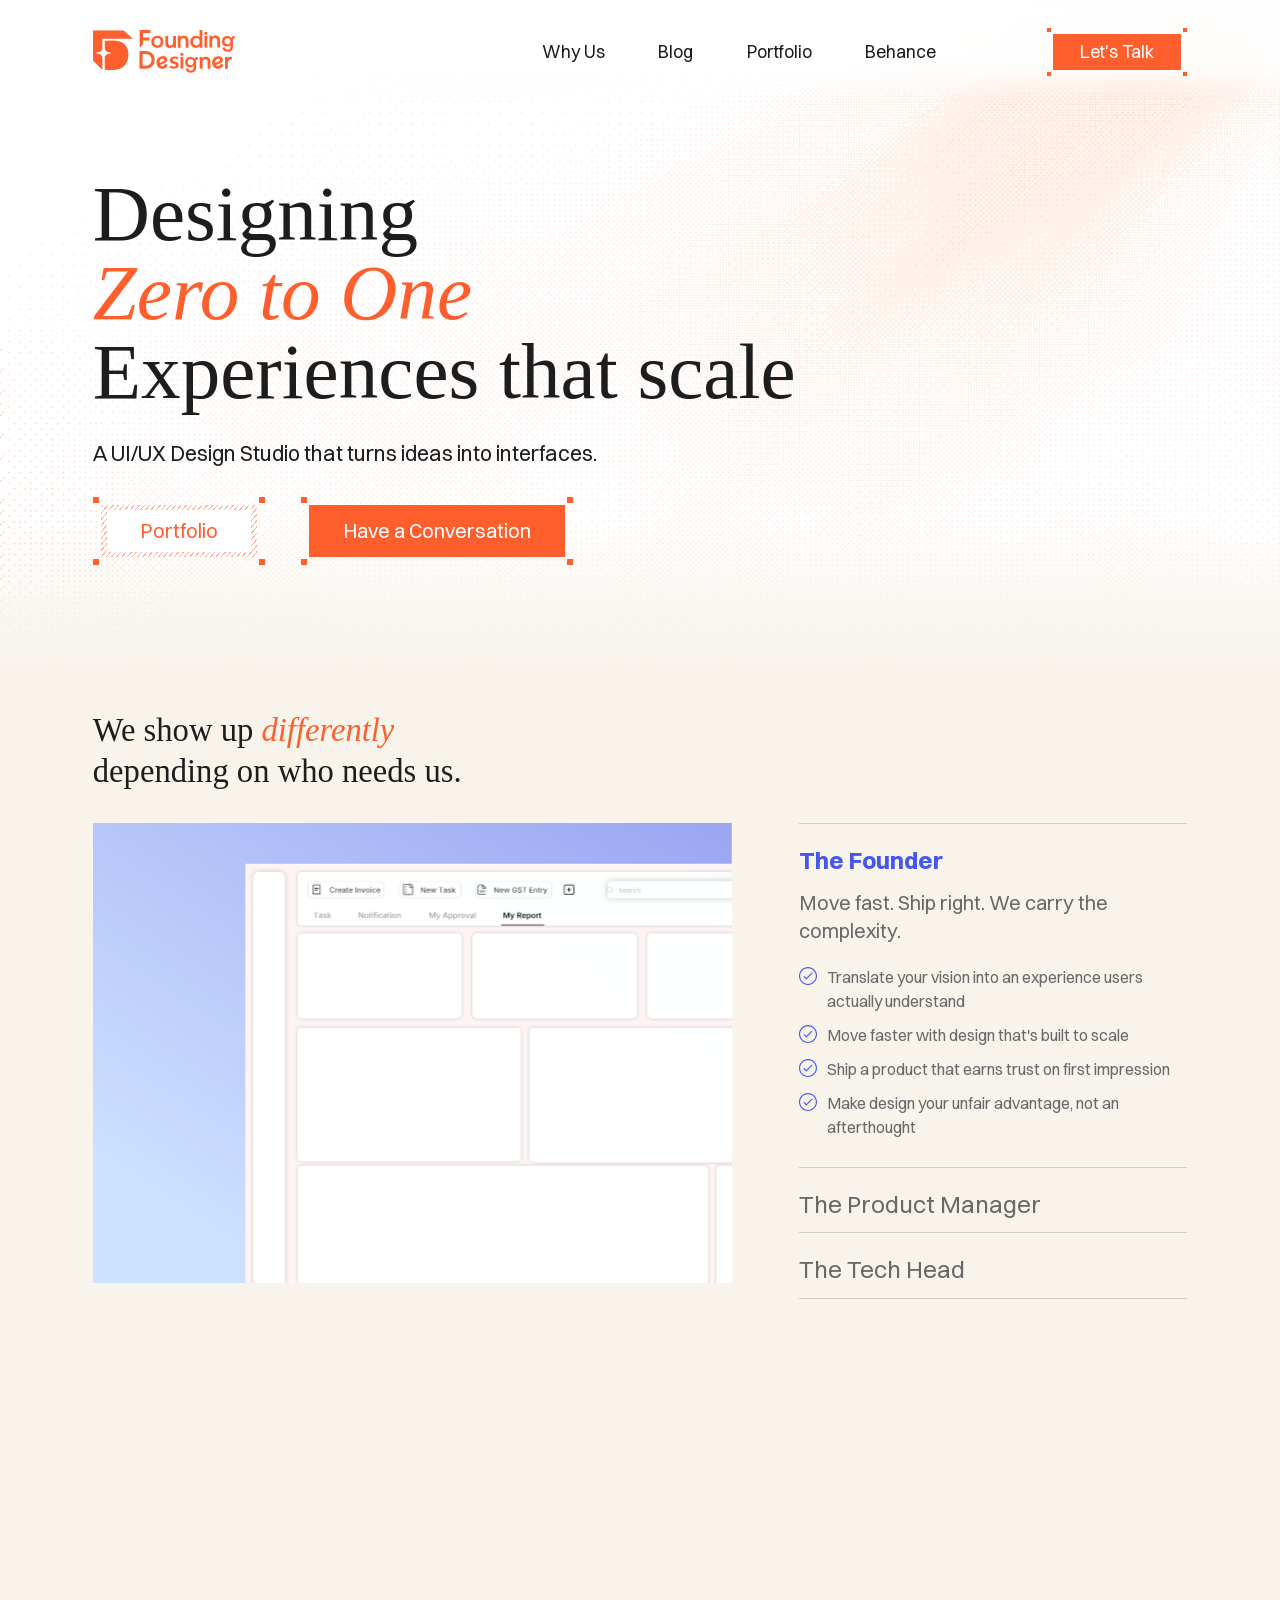
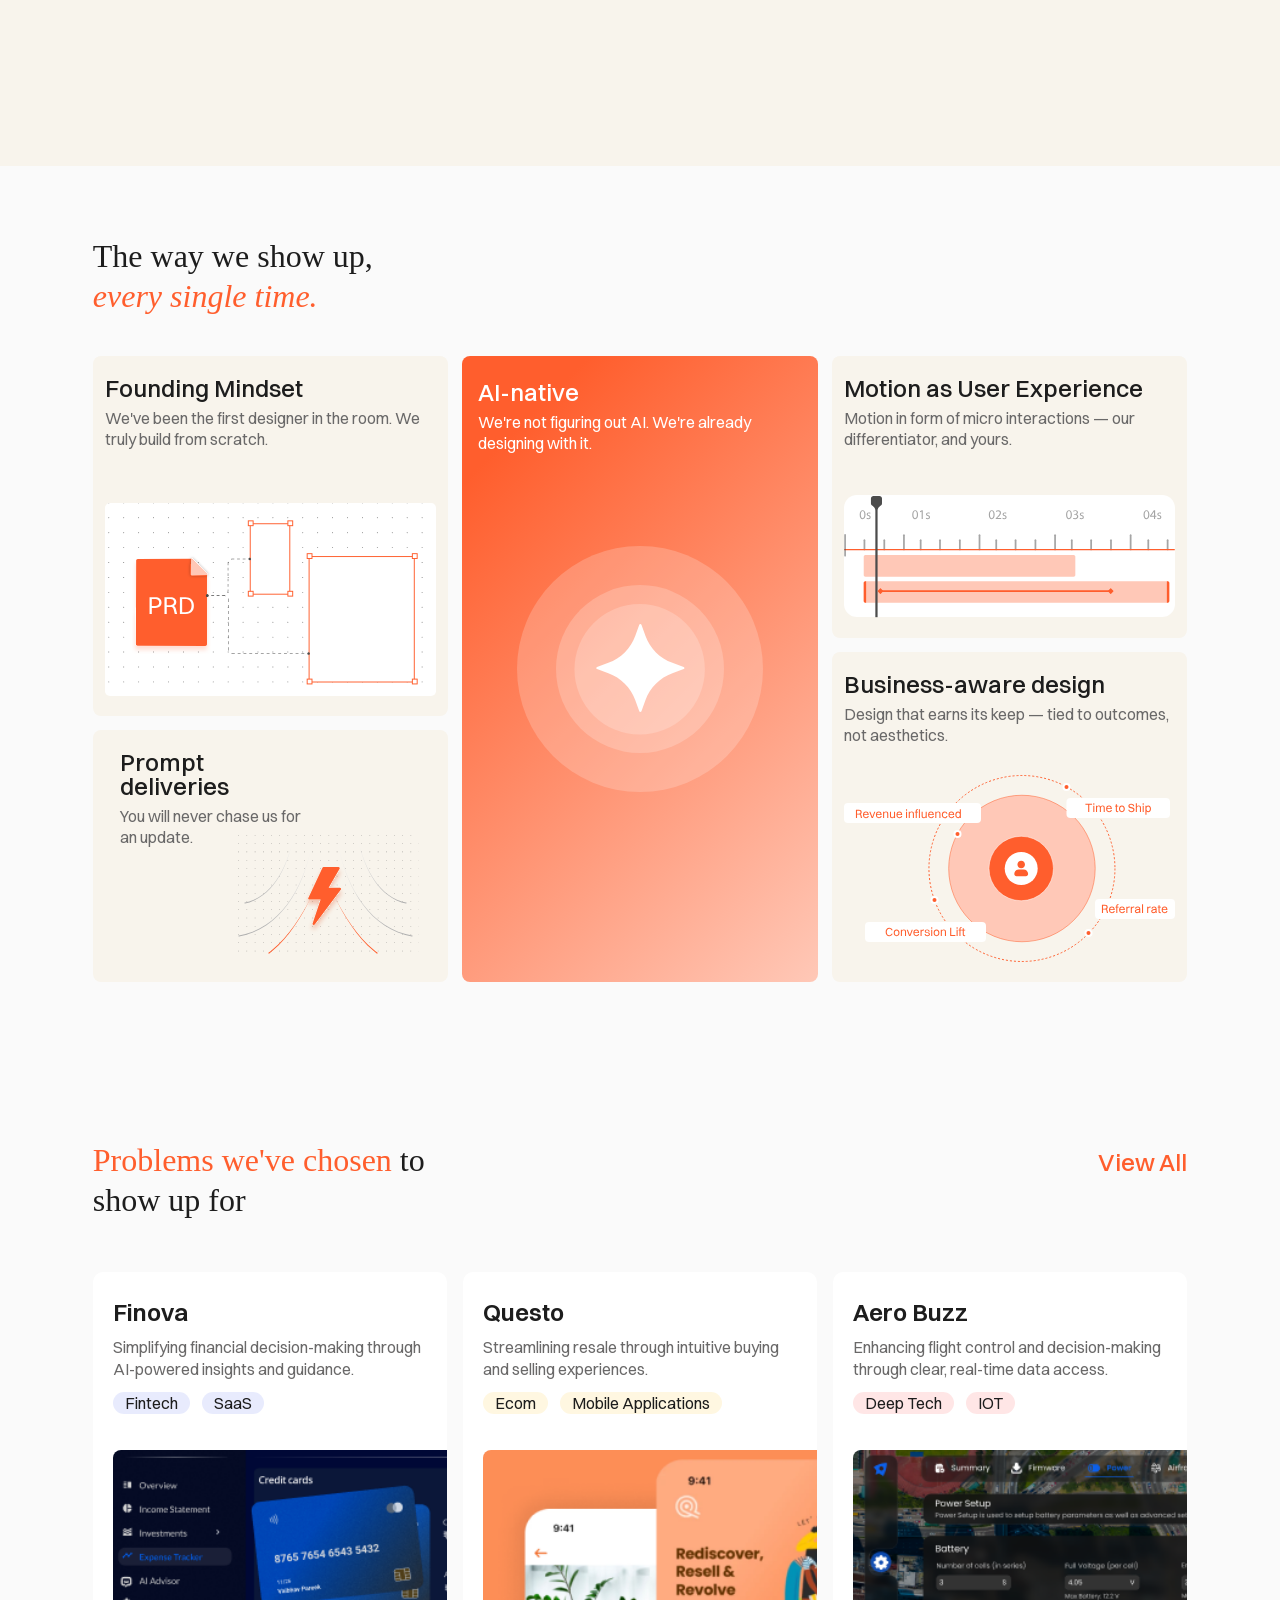
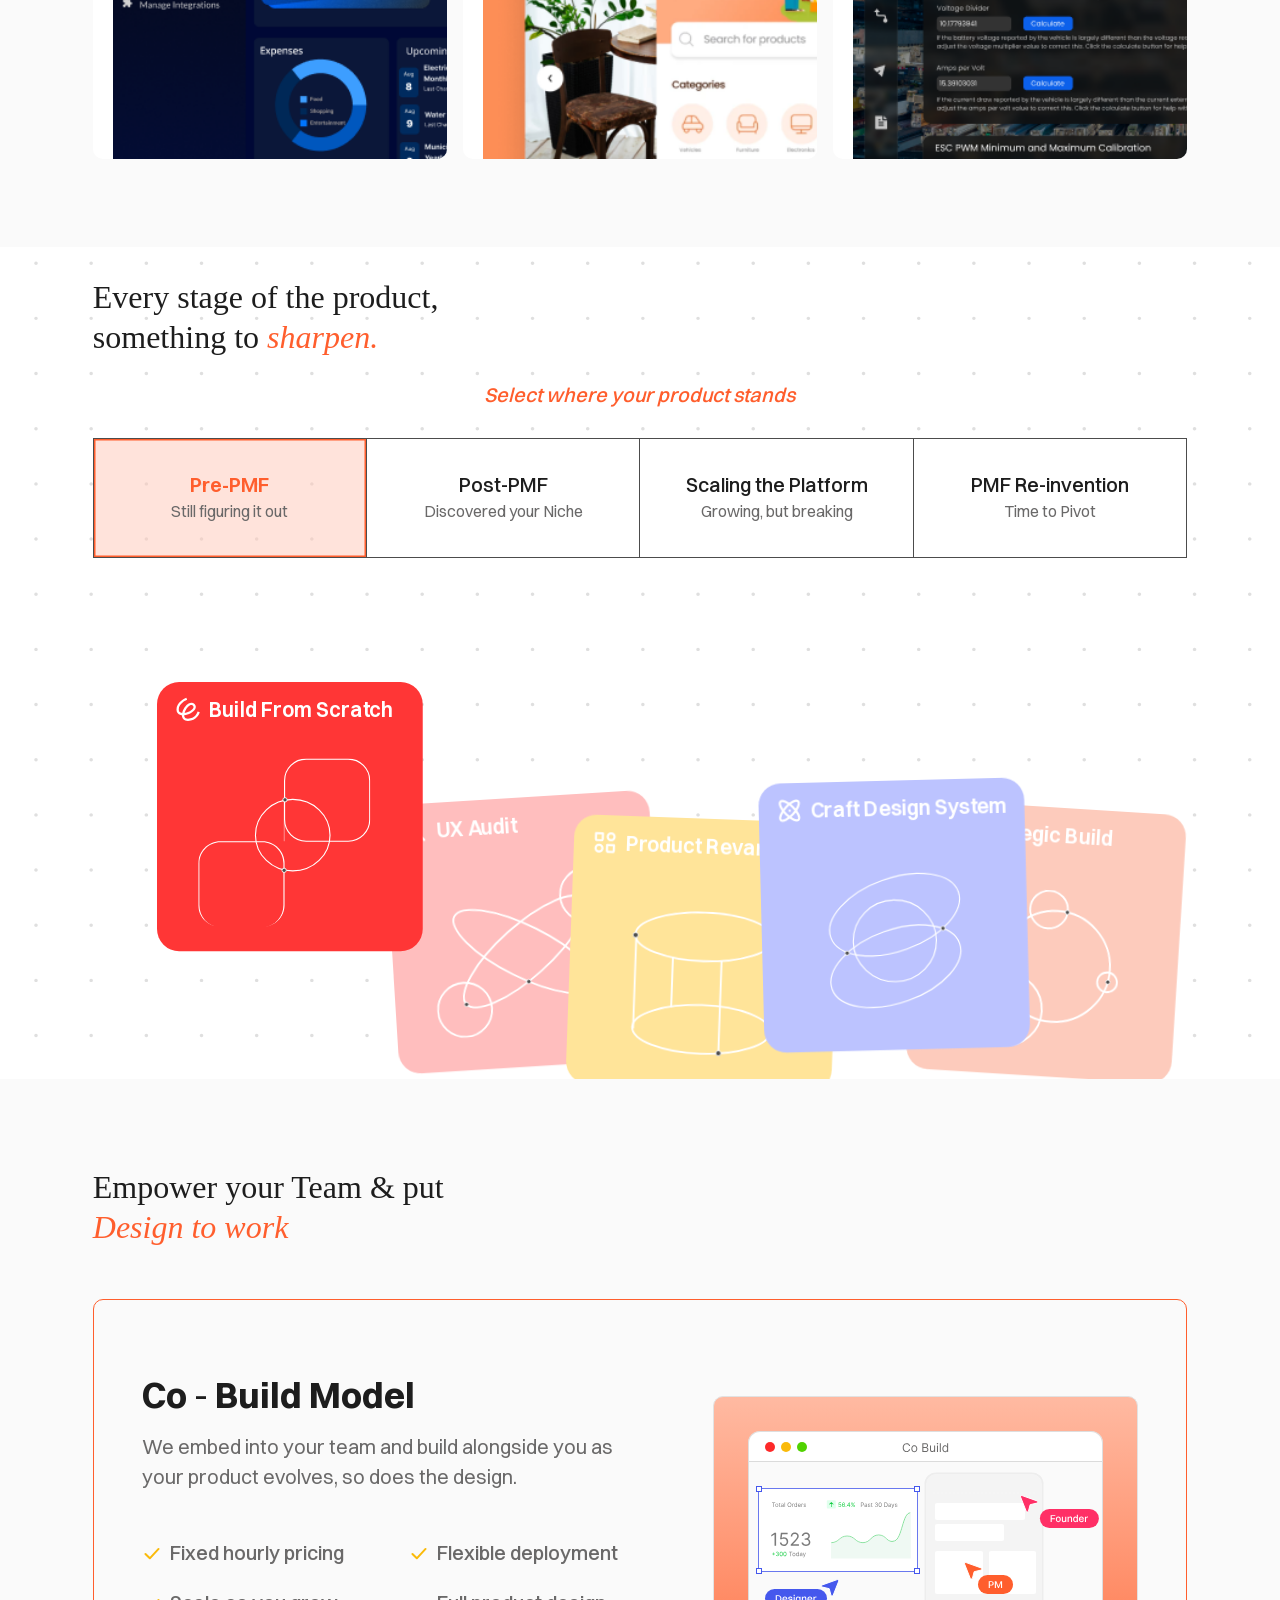
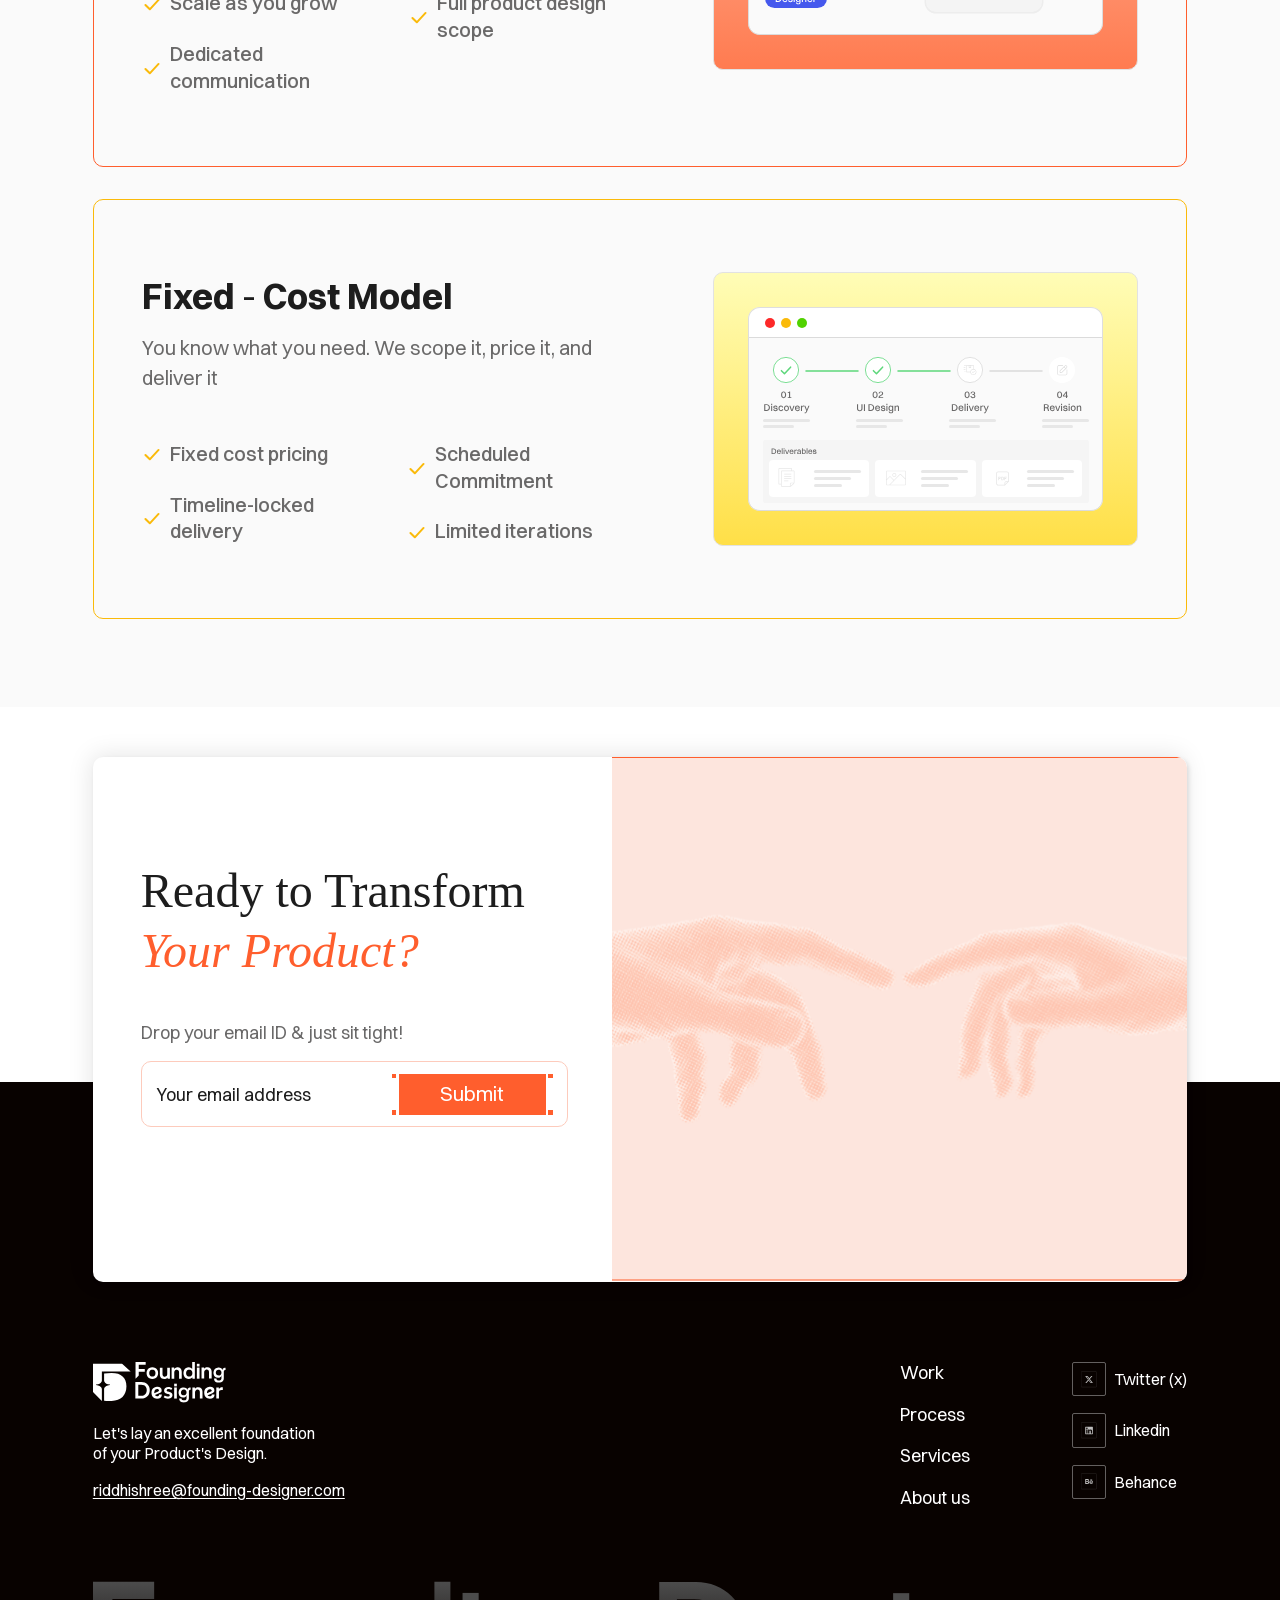
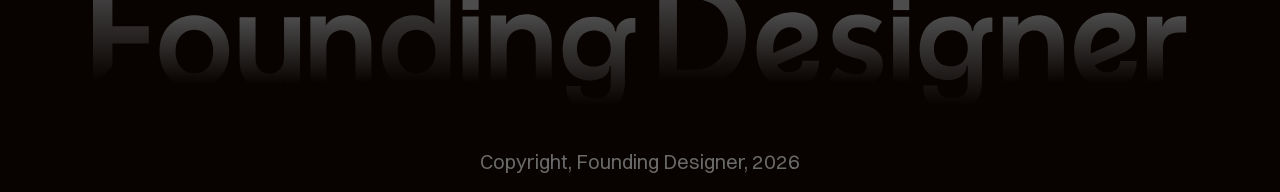
==== commit 0d8ef3d0: "Include style, script and asset changes" ====
--- a/v5.html
+++ b/v5.html
@@ -7,13 +7,9 @@
   <meta name="description" content="A UI/UX Design Studio that turns ideas into interfaces. We design zero-to-one experiences that scale for startups and enterprises.">
   <link rel="stylesheet" href="style.css">
   <link rel="stylesheet" href="style-v2.css">
-  <link rel="stylesheet" href="style-v5.css?v=launch-3">
+  <link rel="stylesheet" href="style-v5.css">
 </head>
 <body>
-
-  <div class="launch-loader" id="launch-loader" role="status" aria-label="Loading Founding Designer">
-    <div class="launch-loader__animation" id="launch-loader-animation" aria-hidden="true"></div>
-  </div>
 
   <!-- ============================================================
        Header
@@ -43,61 +39,9 @@
             <span class="cta__dot"></span>
           </div>
         </div>
-
-        <button class="header__menu-toggle" type="button" aria-label="Open menu" aria-controls="mobile-menu" aria-expanded="false">
-          <span aria-hidden="true"></span>
-          <span aria-hidden="true"></span>
-          <span aria-hidden="true"></span>
-        </button>
       </div>
     </div>
   </header>
-
-  <div class="mobile-menu" id="mobile-menu" aria-hidden="true">
-    <div class="mobile-menu__panel" role="dialog" aria-modal="true" aria-label="Mobile menu">
-      <div class="mobile-menu__content">
-        <div class="mobile-menu__main">
-          <div class="mobile-menu__top">
-            <a href="/" class="mobile-menu__logo" aria-label="Founding Designer Home">
-              <img src="fd logo for header menu.svg" alt="Founding Designer" width="44" height="44">
-            </a>
-            <button class="mobile-menu__close" type="button" aria-label="Close menu">
-              <img src="close icon.svg" alt="" width="34" height="34">
-            </button>
-          </div>
-
-          <nav class="mobile-menu__nav" aria-label="Mobile navigation">
-            <a href="#why-us">Why us</a>
-            <a href="#blog">Blog</a>
-            <a href="#portfolio">Portfolio</a>
-            <a href="https://www.behance.net" target="_blank" rel="noopener">Behance</a>
-          </nav>
-        </div>
-
-        <div class="mobile-menu__bottom">
-          <div class="mobile-menu__cta">
-            <div class="mobile-menu__dots" aria-hidden="true">
-              <span></span>
-              <span></span>
-            </div>
-            <a href="#contact" class="mobile-menu__cta-link">Have a Conversation</a>
-            <div class="mobile-menu__dots" aria-hidden="true">
-              <span></span>
-              <span></span>
-            </div>
-          </div>
-
-          <div class="mobile-menu__socials" aria-label="Social links">
-            <a href="#">Twitter (x)</a>
-            <a href="#">Linkedin</a>
-            <a href="https://www.behance.net" target="_blank" rel="noopener">Behance</a>
-          </div>
-
-          <p class="mobile-menu__copyright">Copyright, Founding Designer, 2026</p>
-        </div>
-      </div>
-    </div>
-  </div>
 
   <!-- ============================================================
        Hero Section
@@ -715,6 +659,6 @@
   </footer>
 
   <script src="lottie.min.js"></script>
-  <script src="script.js?v=launch-3"></script>
+  <script src="script.js"></script>
 </body>
 </html>
